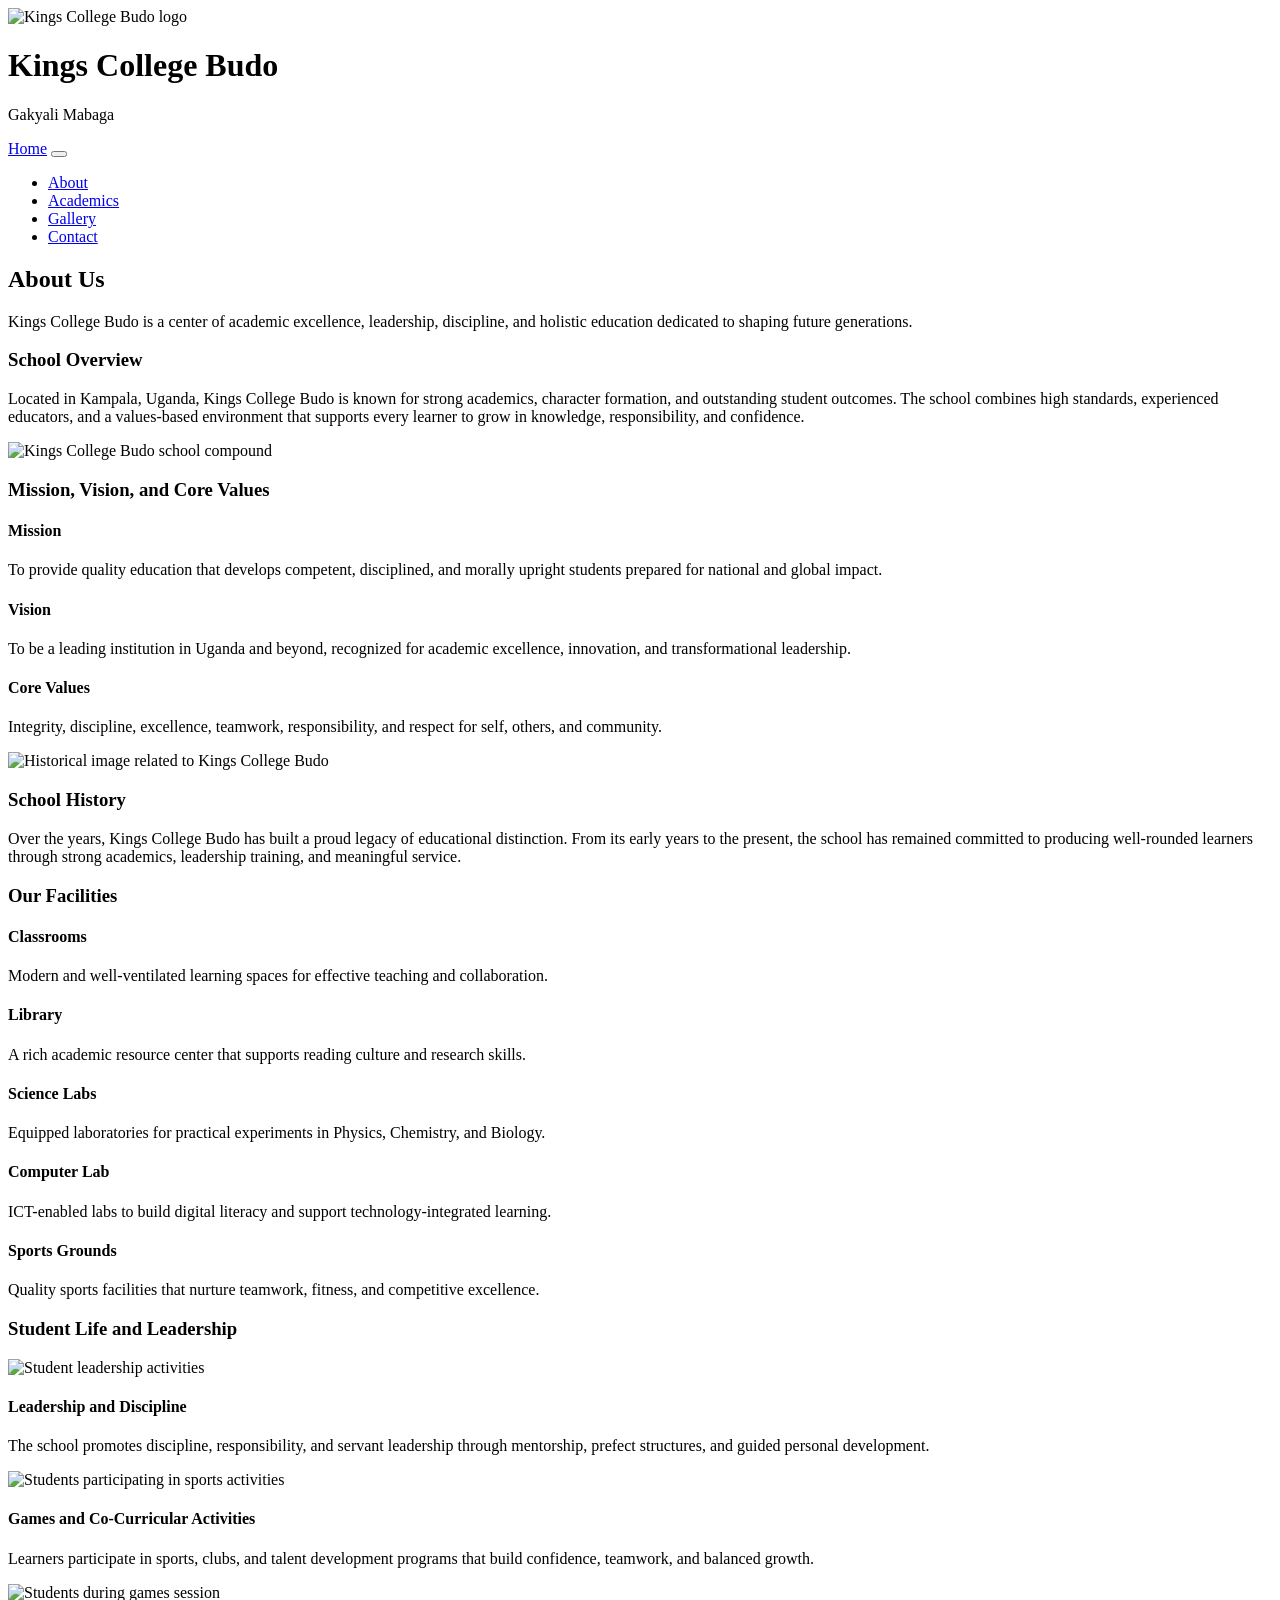
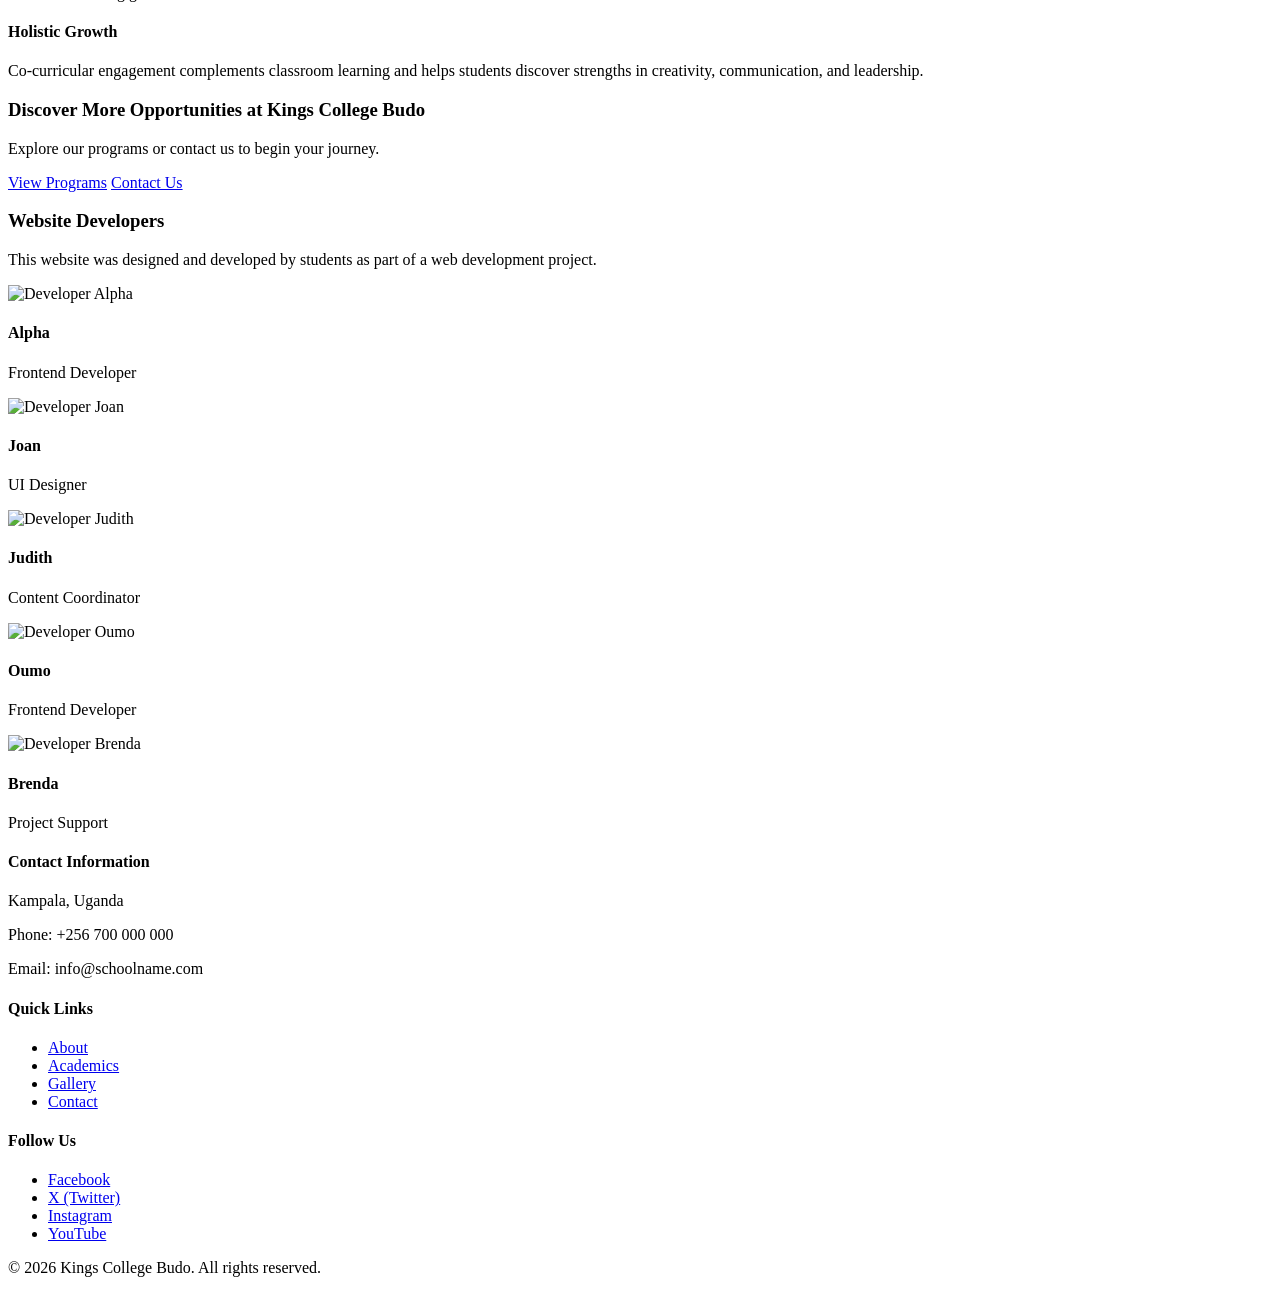
==== about.html @ 419da296 "Add files via upload added an about page" ====
<!DOCTYPE html>
<html lang="en">
<head>
  <meta charset="UTF-8">
  <meta name="viewport" content="width=device-width, initial-scale=1.0">
  <meta name="description" content="About Kings College Budo - history, mission, values, student life, and website developers.">
  <title>About Us | Kings College Budo</title>
  <link rel="preconnect" href="https://fonts.googleapis.com">
  <link rel="preconnect" href="https://fonts.gstatic.com" crossorigin>
  <link href="https://fonts.googleapis.com/css2?family=Poppins:wght@300;400;500;600;700&display=swap" rel="stylesheet">
  <link rel="stylesheet" href="css/style.css">
</head>
<body>
  <!-- Header section with school identity -->
  <header class="site-header">
    <div class="brand-wrapper container">
      <img src="images/logo.jpg" alt="Kings College Budo logo" class="school-logo">
      <div class="brand-text">
        <h1>Kings College Budo</h1>
        <p class="motto">Gakyali Mabaga</p>
      </div>
    </div>
  </header>

  <!-- Navigation section -->
  <nav class="site-nav" aria-label="Main navigation">
    <div class="container nav-inner">
      <a href="home.html" class="nav-home">Home</a>
      <button class="menu-toggle" id="menuToggle" aria-label="Toggle menu" aria-expanded="false" aria-controls="navLinks">
        <span></span><span></span><span></span>
      </button>
      <ul class="nav-links" id="navLinks">
        <li><a href="about.html" aria-current="page">About</a></li>
        <li><a href="academics.html">Academics</a></li>
        <li><a href="gallery.html">Gallery</a></li>
        <li><a href="contact.html">Contact</a></li>
      </ul>
    </div>
  </nav>

  <main>
    <!-- About header section -->
    <section class="about-hero reveal-on-scroll">
      <div class="about-hero-overlay"></div>
      <div class="container about-hero-content">
        <h2>About Us</h2>
        <p>
          Kings College Budo is a center of academic excellence, leadership, discipline,
          and holistic education dedicated to shaping future generations.
        </p>
      </div>
    </section>

    <!-- School overview section -->
    <section class="about-section reveal-on-scroll">
      <div class="container school-overview">
        <div class="school-overview-text">
          <h3>School Overview</h3>
          <p>
            Located in Kampala, Uganda, Kings College Budo is known for strong academics,
            character formation, and outstanding student outcomes. The school combines
            high standards, experienced educators, and a values-based environment that
            supports every learner to grow in knowledge, responsibility, and confidence.
          </p>
        </div>
        <img src="images/histry1.jpg" alt="Kings College Budo school compound" class="school-overview-image">
      </div>
    </section>

    <!-- Mission, vision, and values section -->
    <section class="about-section section-light reveal-on-scroll">
      <div class="container">
        <div class="section-heading">
          <h3>Mission, Vision, and Core Values</h3>
        </div>
        <div class="mvv-grid">
          <article class="info-card">
            <h4>Mission</h4>
            <p>
              To provide quality education that develops competent, disciplined, and
              morally upright students prepared for national and global impact.
            </p>
          </article>
          <article class="info-card">
            <h4>Vision</h4>
            <p>
              To be a leading institution in Uganda and beyond, recognized for academic
              excellence, innovation, and transformational leadership.
            </p>
          </article>
          <article class="info-card">
            <h4>Core Values</h4>
            <p>
              Integrity, discipline, excellence, teamwork, responsibility, and respect
              for self, others, and community.
            </p>
          </article>
        </div>
      </div>
    </section>

    <!-- School history section -->
    <section class="about-section reveal-on-scroll">
      <div class="container history-layout">
        <img src="images/histry.jpg" alt="Historical image related to Kings College Budo" class="history-image">
        <div>
          <h3>School History</h3>
          <p>
            Over the years, Kings College Budo has built a proud legacy of educational
            distinction. From its early years to the present, the school has remained
            committed to producing well-rounded learners through strong academics,
            leadership training, and meaningful service.
          </p>
        </div>
      </div>
    </section>

    <!-- Facilities section -->
    <section class="about-section section-light reveal-on-scroll">
      <div class="container">
        <div class="section-heading">
          <h3>Our Facilities</h3>
        </div>
        <div class="facilities-grid">
          <article class="facility-card"><h4>Classrooms</h4><p>Modern and well-ventilated learning spaces for effective teaching and collaboration.</p></article>
          <article class="facility-card"><h4>Library</h4><p>A rich academic resource center that supports reading culture and research skills.</p></article>
          <article class="facility-card"><h4>Science Labs</h4><p>Equipped laboratories for practical experiments in Physics, Chemistry, and Biology.</p></article>
          <article class="facility-card"><h4>Computer Lab</h4><p>ICT-enabled labs to build digital literacy and support technology-integrated learning.</p></article>
          <article class="facility-card"><h4>Sports Grounds</h4><p>Quality sports facilities that nurture teamwork, fitness, and competitive excellence.</p></article>
        </div>
      </div>
    </section>

    <!-- Student life and leadership section -->
    <section class="about-section reveal-on-scroll">
      <div class="container">
        <div class="section-heading">
          <h3>Student Life and Leadership</h3>
        </div>
        <div class="student-life-grid">
          <article class="student-life-card">
            <img src="images/leadership.jpg" alt="Student leadership activities">
            <div>
              <h4>Leadership and Discipline</h4>
              <p>
                The school promotes discipline, responsibility, and servant leadership
                through mentorship, prefect structures, and guided personal development.
              </p>
            </div>
          </article>
          <article class="student-life-card">
            <img src="images/games.jpg" alt="Students participating in sports activities">
            <div>
              <h4>Games and Co-Curricular Activities</h4>
              <p>
                Learners participate in sports, clubs, and talent development programs
                that build confidence, teamwork, and balanced growth.
              </p>
            </div>
          </article>
          <article class="student-life-card">
            <img src="images/games1.jpg" alt="Students during games session">
            <div>
              <h4>Holistic Growth</h4>
              <p>
                Co-curricular engagement complements classroom learning and helps students
                discover strengths in creativity, communication, and leadership.
              </p>
            </div>
          </article>
        </div>
      </div>
    </section>

    <!-- Call to action section -->
    <section class="about-cta reveal-on-scroll">
      <div class="container about-cta-content">
        <h3>Discover More Opportunities at Kings College Budo</h3>
        <p>Explore our programs or contact us to begin your journey.</p>
        <div class="hero-buttons">
          <a href="academics.html" class="btn btn-primary">View Programs</a>
          <a href="contact.html" class="btn btn-secondary">Contact Us</a>
        </div>
      </div>
    </section>

    <!-- Website developers section -->
    <section class="developers-section reveal-on-scroll">
      <div class="container">
        <div class="section-heading">
          <h3>Website Developers</h3>
          <p class="developers-note">
            This website was designed and developed by students as part of a web development project.
          </p>
        </div>
        <div class="developers-grid">
          <article class="developer-card">
            <img src="images/alpha.png" alt="Developer Alpha">
            <h4>Alpha</h4>
            <p>Frontend Developer</p>
          </article>
          <article class="developer-card">
            <img src="images/joanjojo.png" alt="Developer Joan">
            <h4>Joan</h4>
            <p>UI Designer</p>
          </article>
          <article class="developer-card">
            <img src="images/judith.png" alt="Developer Judith">
            <h4>Judith</h4>
            <p>Content Coordinator</p>
          </article>
          <article class="developer-card">
            <img src="images/oumo.png" alt="Developer Oumo">
            <h4>Oumo</h4>
            <p>Frontend Developer</p>
          </article>
          <article class="developer-card">
            <img src="images/brenda.png" alt="Developer Brenda">
            <h4>Brenda</h4>
            <p>Project Support</p>
          </article>
        </div>
      </div>
    </section>
  </main>

  <!-- Footer section -->
  <footer class="site-footer">
    <div class="container footer-grid">
      <div>
        <h4>Contact Information</h4>
        <p>Kampala, Uganda</p>
        <p>Phone: +256 700 000 000</p>
        <p>Email: info@schoolname.com</p>
      </div>
      <div>
        <h4>Quick Links</h4>
        <ul>
          <li><a href="about.html">About</a></li>
          <li><a href="academics.html">Academics</a></li>
          <li><a href="gallery.html">Gallery</a></li>
          <li><a href="contact.html">Contact</a></li>
        </ul>
      </div>
      <div>
        <h4>Follow Us</h4>
        <ul>
          <li><a href="#">Facebook</a></li>
          <li><a href="#">X (Twitter)</a></li>
          <li><a href="#">Instagram</a></li>
          <li><a href="#">YouTube</a></li>
        </ul>
      </div>
    </div>
    <p class="copyright">&copy; 2026 Kings College Budo. All rights reserved.</p>
  </footer>

  <script src="js/script.js"></script>
</body>
</html>
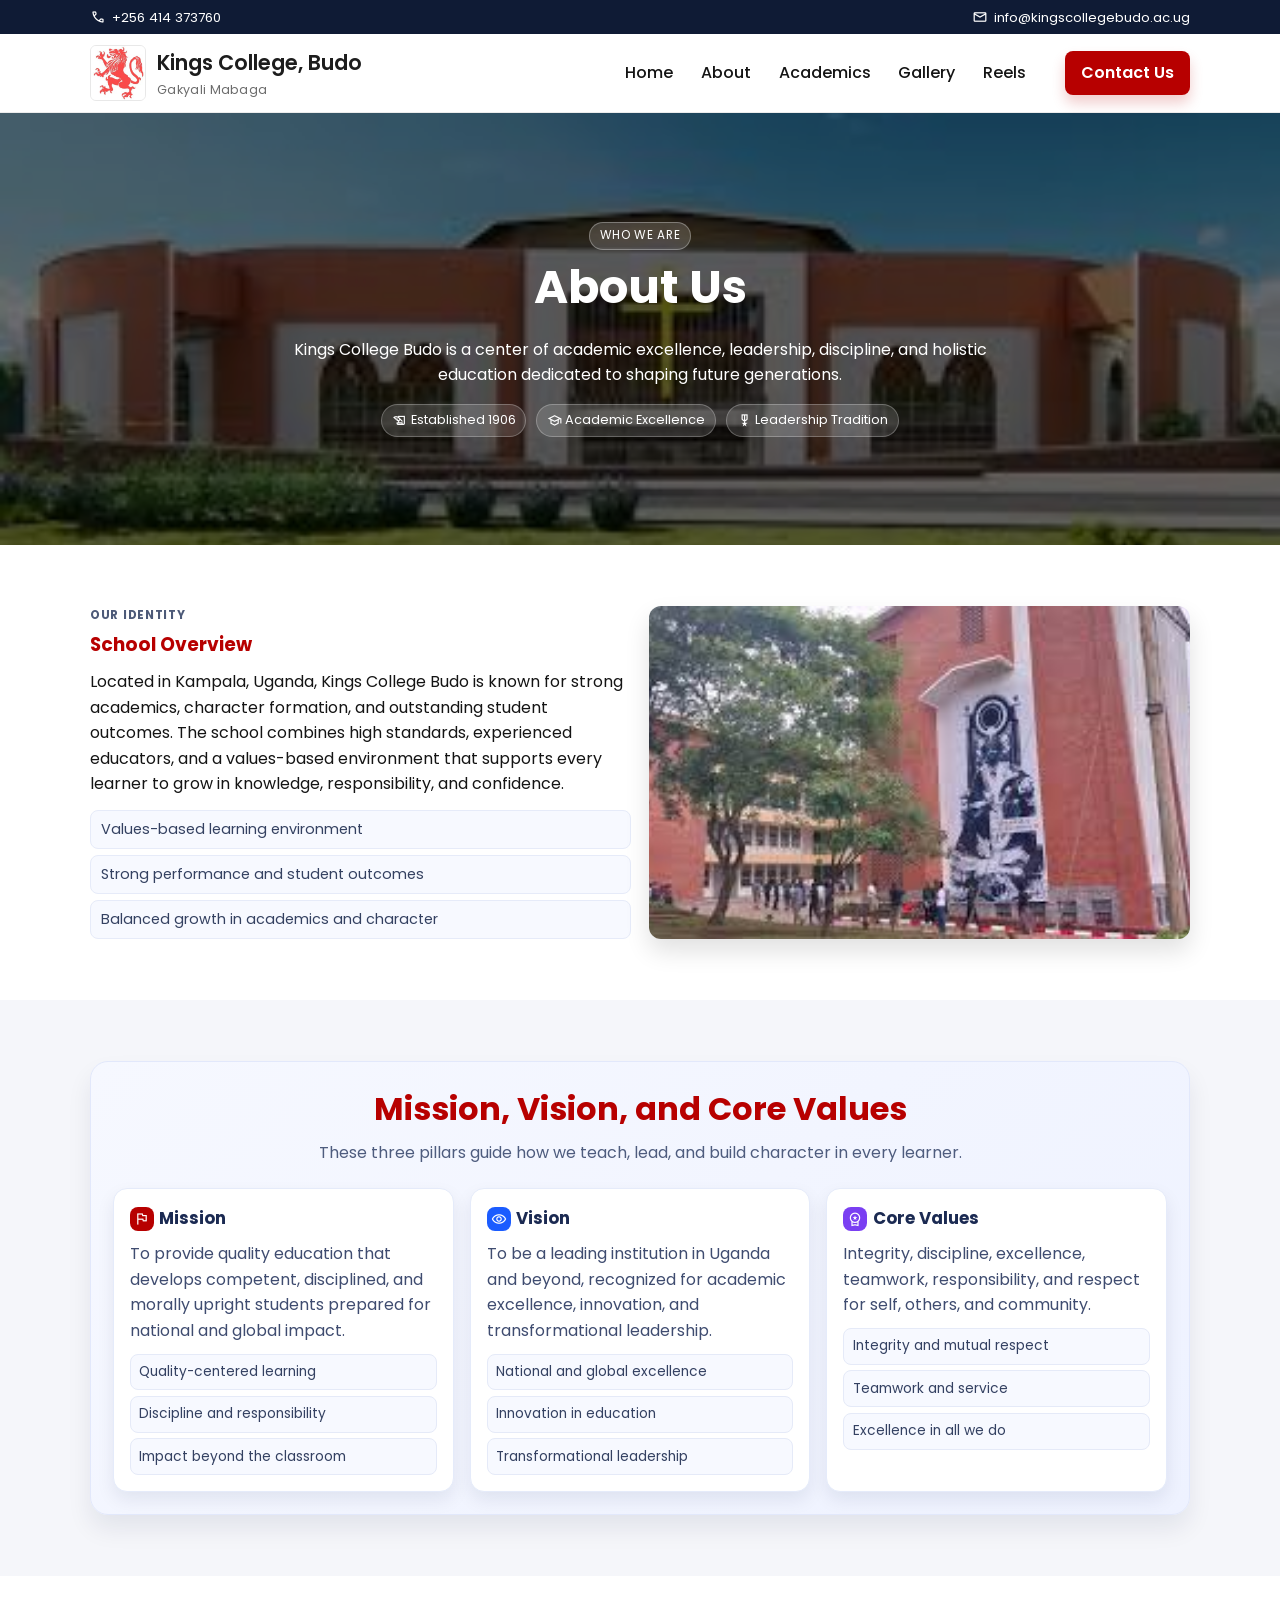
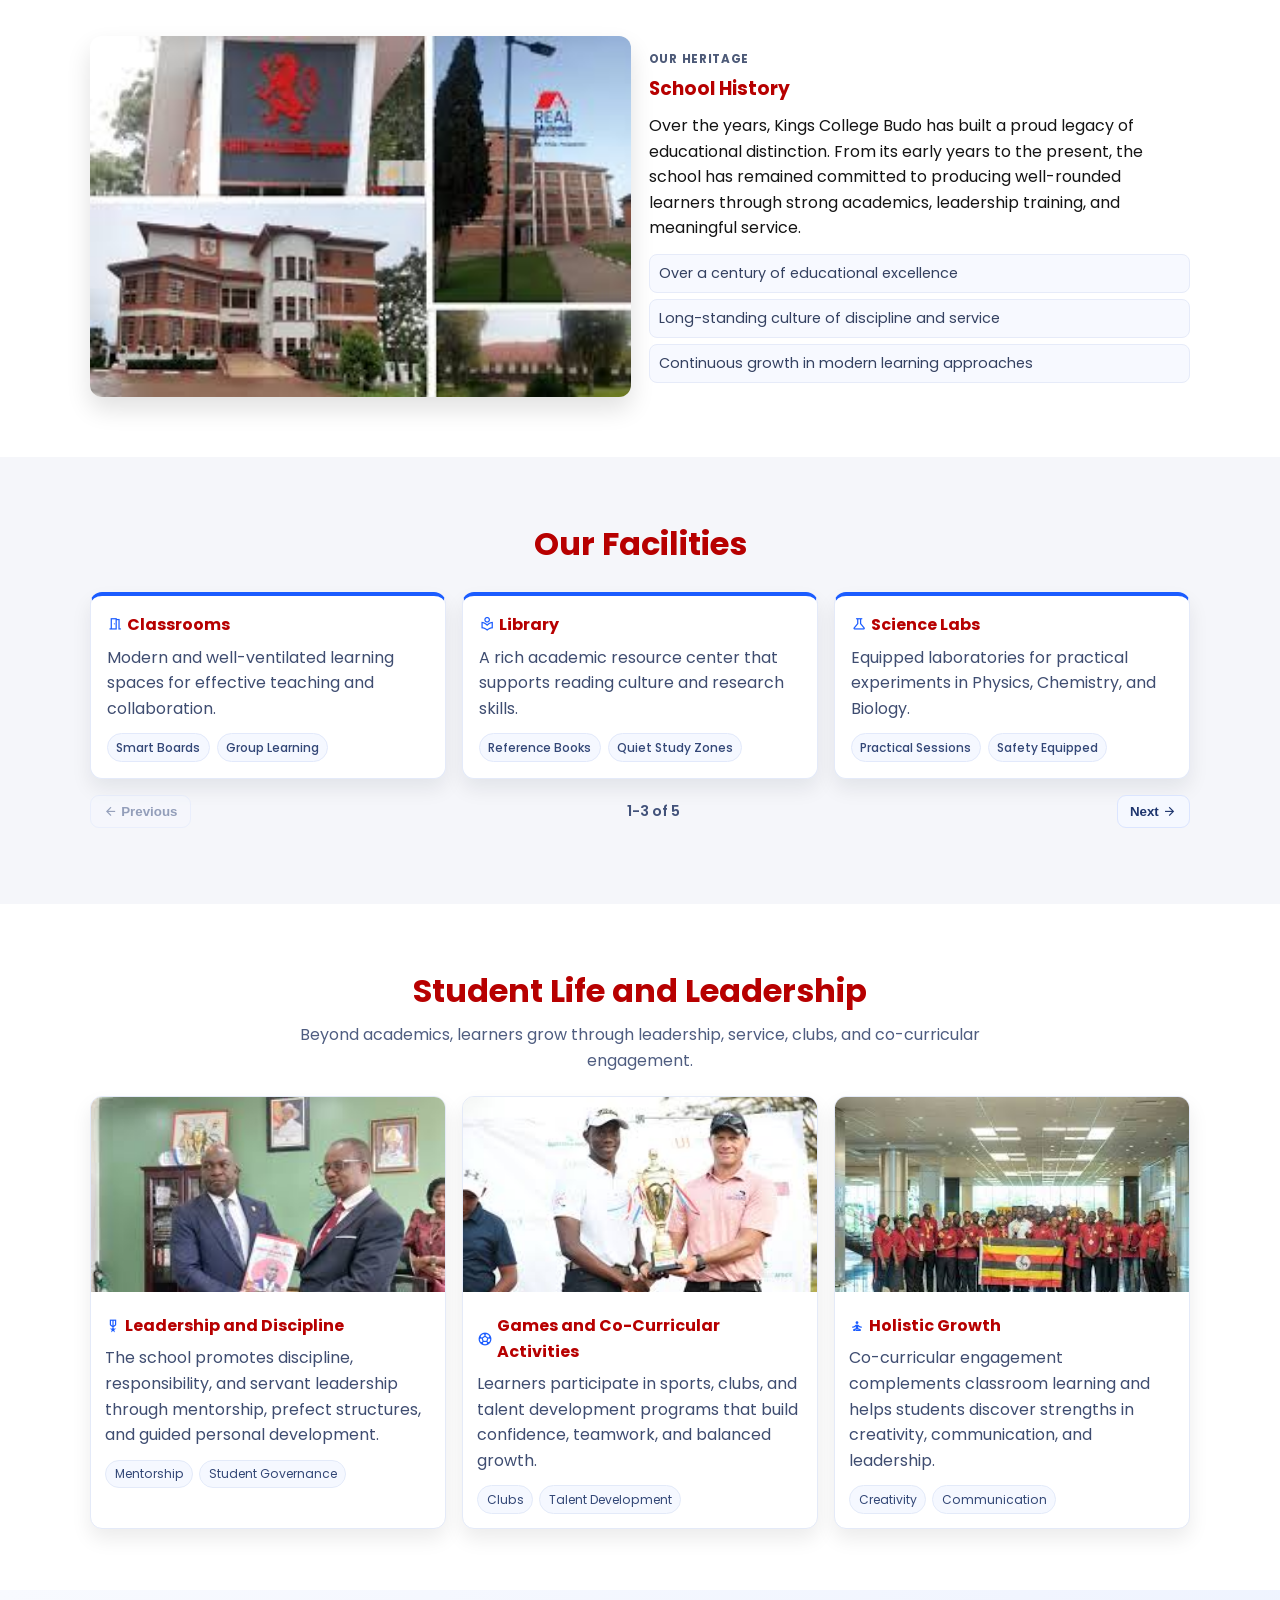
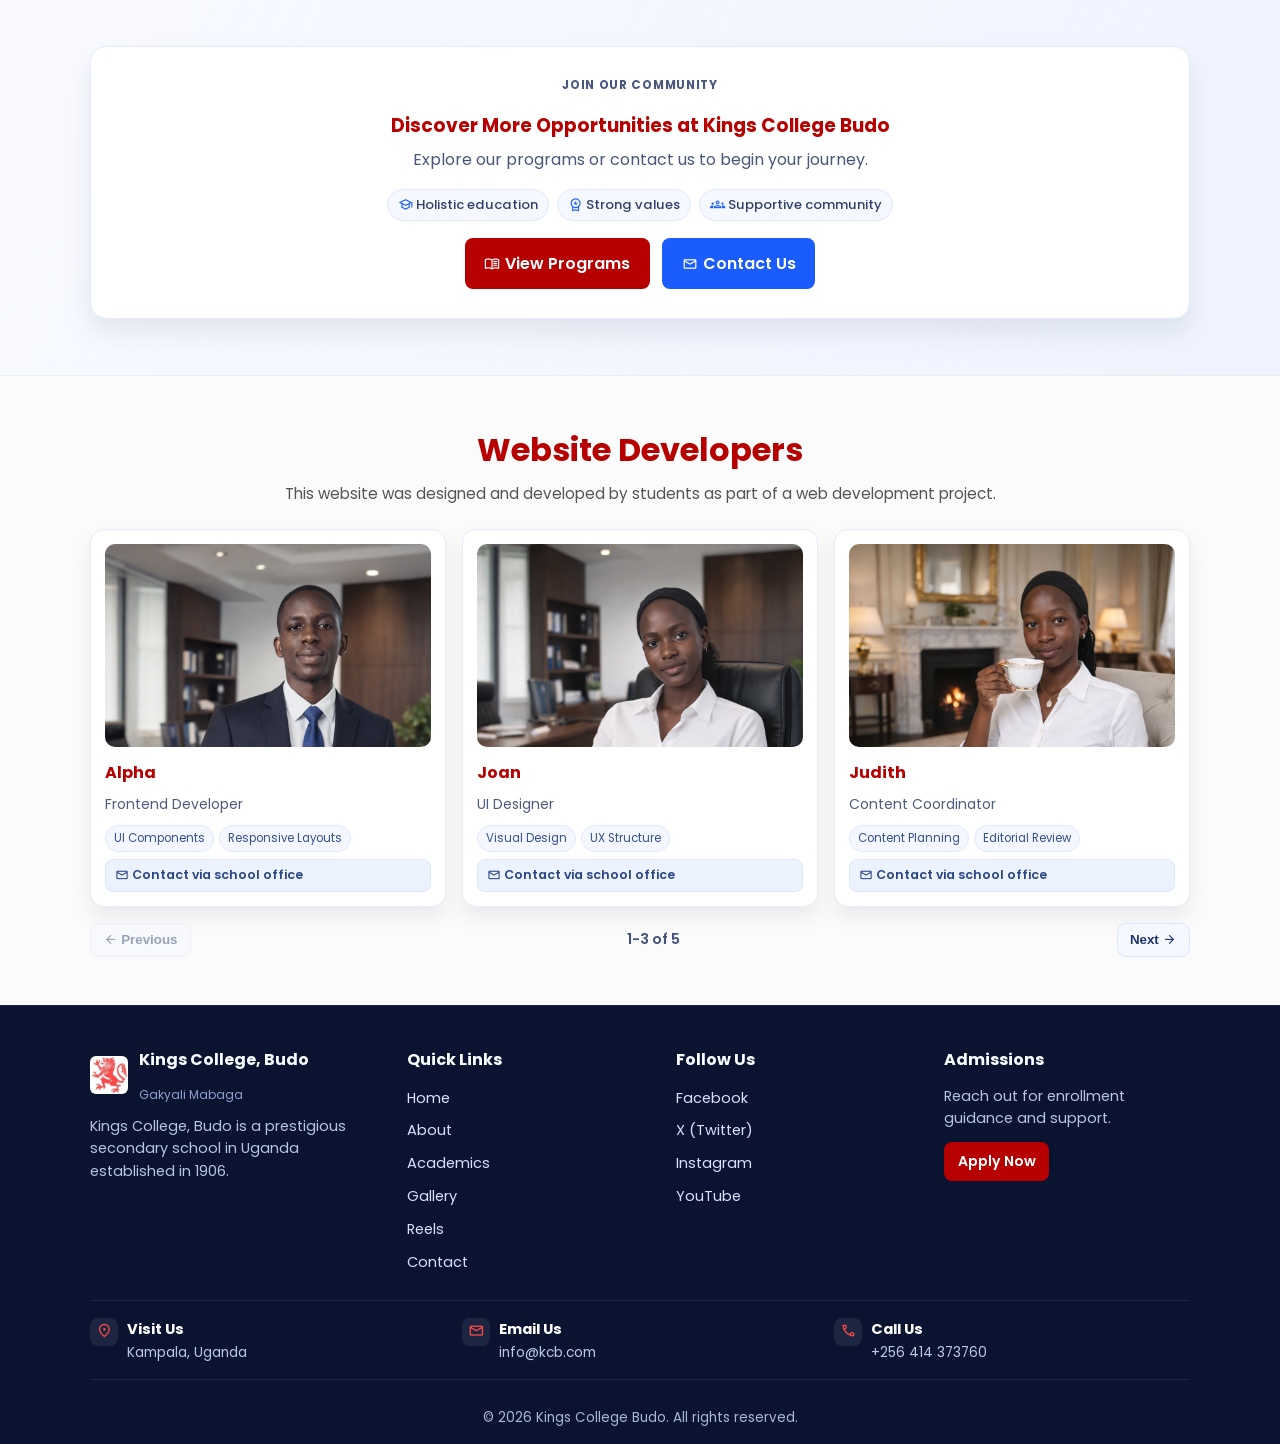
==== commit 6c3f2815: "final changes" ====
--- a/about.html
+++ b/about.html
@@ -1,260 +1,460 @@
-<!DOCTYPE html>
-<html lang="en">
-<head>
-  <meta charset="UTF-8">
-  <meta name="viewport" content="width=device-width, initial-scale=1.0">
-  <meta name="description" content="About Kings College Budo - history, mission, values, student life, and website developers.">
-  <title>About Us | Kings College Budo</title>
-  <link rel="preconnect" href="https://fonts.googleapis.com">
-  <link rel="preconnect" href="https://fonts.gstatic.com" crossorigin>
-  <link href="https://fonts.googleapis.com/css2?family=Poppins:wght@300;400;500;600;700&display=swap" rel="stylesheet">
-  <link rel="stylesheet" href="css/style.css">
-</head>
-<body>
-  <!-- Header section with school identity -->
-  <header class="site-header">
-    <div class="brand-wrapper container">
-      <img src="images/logo.jpg" alt="Kings College Budo logo" class="school-logo">
-      <div class="brand-text">
-        <h1>Kings College Budo</h1>
-        <p class="motto">Gakyali Mabaga</p>
-      </div>
-    </div>
-  </header>
-
-  <!-- Navigation section -->
-  <nav class="site-nav" aria-label="Main navigation">
-    <div class="container nav-inner">
-      <a href="home.html" class="nav-home">Home</a>
-      <button class="menu-toggle" id="menuToggle" aria-label="Toggle menu" aria-expanded="false" aria-controls="navLinks">
-        <span></span><span></span><span></span>
-      </button>
-      <ul class="nav-links" id="navLinks">
-        <li><a href="about.html" aria-current="page">About</a></li>
-        <li><a href="academics.html">Academics</a></li>
-        <li><a href="gallery.html">Gallery</a></li>
-        <li><a href="contact.html">Contact</a></li>
-      </ul>
-    </div>
-  </nav>
-
-  <main>
-    <!-- About header section -->
-    <section class="about-hero reveal-on-scroll">
-      <div class="about-hero-overlay"></div>
-      <div class="container about-hero-content">
-        <h2>About Us</h2>
-        <p>
-          Kings College Budo is a center of academic excellence, leadership, discipline,
-          and holistic education dedicated to shaping future generations.
-        </p>
-      </div>
-    </section>
-
-    <!-- School overview section -->
-    <section class="about-section reveal-on-scroll">
-      <div class="container school-overview">
-        <div class="school-overview-text">
-          <h3>School Overview</h3>
-          <p>
-            Located in Kampala, Uganda, Kings College Budo is known for strong academics,
-            character formation, and outstanding student outcomes. The school combines
-            high standards, experienced educators, and a values-based environment that
-            supports every learner to grow in knowledge, responsibility, and confidence.
-          </p>
-        </div>
-        <img src="images/histry1.jpg" alt="Kings College Budo school compound" class="school-overview-image">
-      </div>
-    </section>
-
-    <!-- Mission, vision, and values section -->
-    <section class="about-section section-light reveal-on-scroll">
-      <div class="container">
-        <div class="section-heading">
-          <h3>Mission, Vision, and Core Values</h3>
-        </div>
-        <div class="mvv-grid">
-          <article class="info-card">
-            <h4>Mission</h4>
-            <p>
-              To provide quality education that develops competent, disciplined, and
-              morally upright students prepared for national and global impact.
-            </p>
-          </article>
-          <article class="info-card">
-            <h4>Vision</h4>
-            <p>
-              To be a leading institution in Uganda and beyond, recognized for academic
-              excellence, innovation, and transformational leadership.
-            </p>
-          </article>
-          <article class="info-card">
-            <h4>Core Values</h4>
-            <p>
-              Integrity, discipline, excellence, teamwork, responsibility, and respect
-              for self, others, and community.
-            </p>
-          </article>
-        </div>
-      </div>
-    </section>
-
-    <!-- School history section -->
-    <section class="about-section reveal-on-scroll">
-      <div class="container history-layout">
-        <img src="images/histry.jpg" alt="Historical image related to Kings College Budo" class="history-image">
-        <div>
-          <h3>School History</h3>
-          <p>
-            Over the years, Kings College Budo has built a proud legacy of educational
-            distinction. From its early years to the present, the school has remained
-            committed to producing well-rounded learners through strong academics,
-            leadership training, and meaningful service.
-          </p>
-        </div>
-      </div>
-    </section>
-
-    <!-- Facilities section -->
-    <section class="about-section section-light reveal-on-scroll">
-      <div class="container">
-        <div class="section-heading">
-          <h3>Our Facilities</h3>
-        </div>
-        <div class="facilities-grid">
-          <article class="facility-card"><h4>Classrooms</h4><p>Modern and well-ventilated learning spaces for effective teaching and collaboration.</p></article>
-          <article class="facility-card"><h4>Library</h4><p>A rich academic resource center that supports reading culture and research skills.</p></article>
-          <article class="facility-card"><h4>Science Labs</h4><p>Equipped laboratories for practical experiments in Physics, Chemistry, and Biology.</p></article>
-          <article class="facility-card"><h4>Computer Lab</h4><p>ICT-enabled labs to build digital literacy and support technology-integrated learning.</p></article>
-          <article class="facility-card"><h4>Sports Grounds</h4><p>Quality sports facilities that nurture teamwork, fitness, and competitive excellence.</p></article>
-        </div>
-      </div>
-    </section>
-
-    <!-- Student life and leadership section -->
-    <section class="about-section reveal-on-scroll">
-      <div class="container">
-        <div class="section-heading">
-          <h3>Student Life and Leadership</h3>
-        </div>
-        <div class="student-life-grid">
-          <article class="student-life-card">
-            <img src="images/leadership.jpg" alt="Student leadership activities">
-            <div>
-              <h4>Leadership and Discipline</h4>
-              <p>
-                The school promotes discipline, responsibility, and servant leadership
-                through mentorship, prefect structures, and guided personal development.
-              </p>
-            </div>
-          </article>
-          <article class="student-life-card">
-            <img src="images/games.jpg" alt="Students participating in sports activities">
-            <div>
-              <h4>Games and Co-Curricular Activities</h4>
-              <p>
-                Learners participate in sports, clubs, and talent development programs
-                that build confidence, teamwork, and balanced growth.
-              </p>
-            </div>
-          </article>
-          <article class="student-life-card">
-            <img src="images/games1.jpg" alt="Students during games session">
-            <div>
-              <h4>Holistic Growth</h4>
-              <p>
-                Co-curricular engagement complements classroom learning and helps students
-                discover strengths in creativity, communication, and leadership.
-              </p>
-            </div>
-          </article>
-        </div>
-      </div>
-    </section>
-
-    <!-- Call to action section -->
-    <section class="about-cta reveal-on-scroll">
-      <div class="container about-cta-content">
-        <h3>Discover More Opportunities at Kings College Budo</h3>
-        <p>Explore our programs or contact us to begin your journey.</p>
-        <div class="hero-buttons">
-          <a href="academics.html" class="btn btn-primary">View Programs</a>
-          <a href="contact.html" class="btn btn-secondary">Contact Us</a>
-        </div>
-      </div>
-    </section>
-
-    <!-- Website developers section -->
-    <section class="developers-section reveal-on-scroll">
-      <div class="container">
-        <div class="section-heading">
-          <h3>Website Developers</h3>
-          <p class="developers-note">
-            This website was designed and developed by students as part of a web development project.
-          </p>
-        </div>
-        <div class="developers-grid">
-          <article class="developer-card">
-            <img src="images/alpha.png" alt="Developer Alpha">
-            <h4>Alpha</h4>
-            <p>Frontend Developer</p>
-          </article>
-          <article class="developer-card">
-            <img src="images/joanjojo.png" alt="Developer Joan">
-            <h4>Joan</h4>
-            <p>UI Designer</p>
-          </article>
-          <article class="developer-card">
-            <img src="images/judith.png" alt="Developer Judith">
-            <h4>Judith</h4>
-            <p>Content Coordinator</p>
-          </article>
-          <article class="developer-card">
-            <img src="images/oumo.png" alt="Developer Oumo">
-            <h4>Oumo</h4>
-            <p>Frontend Developer</p>
-          </article>
-          <article class="developer-card">
-            <img src="images/brenda.png" alt="Developer Brenda">
-            <h4>Brenda</h4>
-            <p>Project Support</p>
-          </article>
-        </div>
-      </div>
-    </section>
-  </main>
-
-  <!-- Footer section -->
-  <footer class="site-footer">
-    <div class="container footer-grid">
-      <div>
-        <h4>Contact Information</h4>
-        <p>Kampala, Uganda</p>
-        <p>Phone: +256 700 000 000</p>
-        <p>Email: info@schoolname.com</p>
-      </div>
-      <div>
-        <h4>Quick Links</h4>
-        <ul>
-          <li><a href="about.html">About</a></li>
-          <li><a href="academics.html">Academics</a></li>
-          <li><a href="gallery.html">Gallery</a></li>
-          <li><a href="contact.html">Contact</a></li>
-        </ul>
-      </div>
-      <div>
-        <h4>Follow Us</h4>
-        <ul>
-          <li><a href="#">Facebook</a></li>
-          <li><a href="#">X (Twitter)</a></li>
-          <li><a href="#">Instagram</a></li>
-          <li><a href="#">YouTube</a></li>
-        </ul>
-      </div>
-    </div>
-    <p class="copyright">&copy; 2026 Kings College Budo. All rights reserved.</p>
-  </footer>
-
-  <script src="js/script.js"></script>
-</body>
-</html>
+<!DOCTYPE html>
+<html lang="en">
+<head>
+  <meta charset="UTF-8">
+  <meta name="viewport" content="width=device-width, initial-scale=1.0">
+  <meta name="description" content="About Kings College Budo - history, mission, values, student life, and website developers.">
+  <title>About Us | Kings College Budo</title>
+  <link rel="preconnect" href="https://fonts.googleapis.com">
+  <link rel="preconnect" href="https://fonts.gstatic.com" crossorigin>
+  <link href="https://fonts.googleapis.com/css2?family=Poppins:wght@300;400;500;600;700&display=swap" rel="stylesheet">
+  <link href="https://fonts.googleapis.com/css2?family=Material+Symbols+Outlined" rel="stylesheet">
+  <link rel="stylesheet" href="css/style.css">
+</head>
+<body>
+  <!-- Header section with top info strip and navigation -->
+  <header class="site-header">
+    <div class="header-topbar">
+      <div class="container topbar-inner">
+        <p class="topbar-item"><span class="material-symbols-outlined" aria-hidden="true">call</span>+256 414 373760</p>
+        <p class="topbar-item"><span class="material-symbols-outlined" aria-hidden="true">mail</span>info@kingscollegebudo.ac.ug</p>
+      </div>
+    </div>
+
+    <nav class="site-nav" aria-label="Main navigation">
+      <div class="container nav-inner">
+        <a href="home.html" class="brand-wrapper" aria-label="Kings College Budo home page">
+          <img src="images/logo.jpg" alt="Kings College Budo logo" class="school-logo">
+          <div class="brand-text">
+            <h1>Kings College, Budo</h1>
+            <p class="motto">Gakyali Mabaga</p>
+          </div>
+        </a>
+
+        <button class="menu-toggle" id="menuToggle" aria-label="Toggle menu" aria-expanded="false" aria-controls="navLinks">
+          <span></span><span></span><span></span>
+        </button>
+
+        <ul class="nav-links" id="navLinks">
+          <li><a href="home.html">Home</a></li>
+          <li><a href="about.html" aria-current="page">About</a></li>
+          <li><a href="academics.html">Academics</a></li>
+          <li><a href="gallery.html">Gallery</a></li>
+          <li><a href="reels.html">Reels</a></li>
+        </ul>
+
+        <a href="contact.html" class="header-cta">Contact Us</a>
+      </div>
+    </nav>
+  </header>
+
+  <main>
+    <!-- About header section -->
+    <section class="about-hero reveal-on-scroll">
+      <div class="about-hero-overlay"></div>
+      <div class="container about-hero-content">
+        <p class="about-hero-tag">Who We Are</p>
+        <h2>About Us</h2>
+        <p>
+          Kings College Budo is a center of academic excellence, leadership, discipline,
+          and holistic education dedicated to shaping future generations.
+        </p>
+        <div class="about-hero-highlights">
+          <p><span class="material-symbols-outlined" aria-hidden="true">history_edu</span>Established 1906</p>
+          <p><span class="material-symbols-outlined" aria-hidden="true">school</span>Academic Excellence</p>
+          <p><span class="material-symbols-outlined" aria-hidden="true">military_tech</span>Leadership Tradition</p>
+        </div>
+      </div>
+    </section>
+
+    <!-- School overview section -->
+    <section class="about-section reveal-on-scroll">
+      <div class="container school-overview">
+        <div class="school-overview-text">
+          <p class="section-eyebrow">Our Identity</p>
+          <h3>School Overview</h3>
+          <p>
+            Located in Kampala, Uganda, Kings College Budo is known for strong academics,
+            character formation, and outstanding student outcomes. The school combines
+            high standards, experienced educators, and a values-based environment that
+            supports every learner to grow in knowledge, responsibility, and confidence.
+          </p>
+          <ul class="about-points">
+            <li>Values-based learning environment</li>
+            <li>Strong performance and student outcomes</li>
+            <li>Balanced growth in academics and character</li>
+          </ul>
+        </div>
+        <img src="images/histry1.jpg" alt="Kings College Budo school compound" class="school-overview-image">
+      </div>
+    </section>
+
+    <!-- Mission, vision, and values section -->
+    <section class="about-section section-light reveal-on-scroll">
+      <div class="container mvv-showcase">
+        <div class="section-heading">
+          <h3>Mission, Vision, and Core Values</h3>
+          <p class="mvv-intro">
+            These three pillars guide how we teach, lead, and build character in every learner.
+          </p>
+        </div>
+        <div class="mvv-grid">
+          <article class="mvv-card mvv-card-mission">
+            <div class="mvv-card-head">
+              <span class="material-symbols-outlined" aria-hidden="true">flag</span>
+              <h4>Mission</h4>
+            </div>
+            <p class="mvv-main-text">
+              To provide quality education that develops competent, disciplined, and
+              morally upright students prepared for national and global impact.
+            </p>
+            <ul class="mvv-list">
+              <li>Quality-centered learning</li>
+              <li>Discipline and responsibility</li>
+              <li>Impact beyond the classroom</li>
+            </ul>
+          </article>
+          <article class="mvv-card mvv-card-vision">
+            <div class="mvv-card-head">
+              <span class="material-symbols-outlined" aria-hidden="true">visibility</span>
+              <h4>Vision</h4>
+            </div>
+            <p class="mvv-main-text">
+              To be a leading institution in Uganda and beyond, recognized for academic
+              excellence, innovation, and transformational leadership.
+            </p>
+            <ul class="mvv-list">
+              <li>National and global excellence</li>
+              <li>Innovation in education</li>
+              <li>Transformational leadership</li>
+            </ul>
+          </article>
+          <article class="mvv-card mvv-card-values">
+            <div class="mvv-card-head">
+              <span class="material-symbols-outlined" aria-hidden="true">workspace_premium</span>
+              <h4>Core Values</h4>
+            </div>
+            <p class="mvv-main-text">
+              Integrity, discipline, excellence, teamwork, responsibility, and respect
+              for self, others, and community.
+            </p>
+            <ul class="mvv-list">
+              <li>Integrity and mutual respect</li>
+              <li>Teamwork and service</li>
+              <li>Excellence in all we do</li>
+            </ul>
+          </article>
+        </div>
+      </div>
+    </section>
+
+    <!-- School history section -->
+    <section class="about-section reveal-on-scroll">
+      <div class="container history-layout">
+        <img src="images/histry.jpg" alt="Historical image related to Kings College Budo" class="history-image">
+        <div class="history-text">
+          <p class="section-eyebrow">Our Heritage</p>
+          <h3>School History</h3>
+          <p>
+            Over the years, Kings College Budo has built a proud legacy of educational
+            distinction. From its early years to the present, the school has remained
+            committed to producing well-rounded learners through strong academics,
+            leadership training, and meaningful service.
+          </p>
+          <ul class="about-points">
+            <li>Over a century of educational excellence</li>
+            <li>Long-standing culture of discipline and service</li>
+            <li>Continuous growth in modern learning approaches</li>
+          </ul>
+        </div>
+      </div>
+    </section>
+
+    <!-- Facilities section -->
+    <section class="about-section section-light reveal-on-scroll">
+      <div class="container">
+        <div class="section-heading">
+          <h3>Our Facilities</h3>
+        </div>
+        <div class="facilities-grid" id="facilitiesGrid">
+          <article class="facility-card">
+            <h4><span class="material-symbols-outlined" aria-hidden="true">meeting_room</span>Classrooms</h4>
+            <p>Modern and well-ventilated learning spaces for effective teaching and collaboration.</p>
+            <div class="facility-meta"><span>Smart Boards</span><span>Group Learning</span></div>
+          </article>
+          <article class="facility-card">
+            <h4><span class="material-symbols-outlined" aria-hidden="true">local_library</span>Library</h4>
+            <p>A rich academic resource center that supports reading culture and research skills.</p>
+            <div class="facility-meta"><span>Reference Books</span><span>Quiet Study Zones</span></div>
+          </article>
+          <article class="facility-card">
+            <h4><span class="material-symbols-outlined" aria-hidden="true">science</span>Science Labs</h4>
+            <p>Equipped laboratories for practical experiments in Physics, Chemistry, and Biology.</p>
+            <div class="facility-meta"><span>Practical Sessions</span><span>Safety Equipped</span></div>
+          </article>
+          <article class="facility-card">
+            <h4><span class="material-symbols-outlined" aria-hidden="true">computer</span>Computer Lab</h4>
+            <p>ICT-enabled labs to build digital literacy and support technology-integrated learning.</p>
+            <div class="facility-meta"><span>Internet Access</span><span>Digital Skills</span></div>
+          </article>
+          <article class="facility-card">
+            <h4><span class="material-symbols-outlined" aria-hidden="true">sports_soccer</span>Sports Grounds</h4>
+            <p>Quality sports facilities that nurture teamwork, fitness, and competitive excellence.</p>
+            <div class="facility-meta"><span>Team Sports</span><span>Fitness Programs</span></div>
+          </article>
+        </div>
+        <div class="facilities-controls" aria-label="Facilities navigation">
+          <button type="button" class="facility-nav-btn" id="facilitiesPrev">
+            <span class="material-symbols-outlined" aria-hidden="true">arrow_back</span>
+            Previous
+          </button>
+          <p class="facilities-status" id="facilitiesStatus" aria-live="polite"></p>
+          <button type="button" class="facility-nav-btn" id="facilitiesNext">
+            Next
+            <span class="material-symbols-outlined" aria-hidden="true">arrow_forward</span>
+          </button>
+        </div>
+      </div>
+    </section>
+
+    <!-- Student life and leadership section -->
+    <section class="about-section reveal-on-scroll">
+      <div class="container">
+        <div class="section-heading">
+          <h3>Student Life and Leadership</h3>
+          <p class="student-life-intro">
+            Beyond academics, learners grow through leadership, service, clubs, and co-curricular engagement.
+          </p>
+        </div>
+        <div class="student-life-grid">
+          <article class="student-life-card">
+            <img src="images/leadership.jpg" alt="Student leadership activities">
+            <div class="student-life-content">
+              <h4><span class="material-symbols-outlined" aria-hidden="true">military_tech</span>Leadership and Discipline</h4>
+              <p>
+                The school promotes discipline, responsibility, and servant leadership
+                through mentorship, prefect structures, and guided personal development.
+              </p>
+              <div class="student-life-meta">
+                <span>Mentorship</span>
+                <span>Student Governance</span>
+              </div>
+            </div>
+          </article>
+          <article class="student-life-card">
+            <img src="images/games.jpg" alt="Students participating in sports activities">
+            <div class="student-life-content">
+              <h4><span class="material-symbols-outlined" aria-hidden="true">sports_soccer</span>Games and Co-Curricular Activities</h4>
+              <p>
+                Learners participate in sports, clubs, and talent development programs
+                that build confidence, teamwork, and balanced growth.
+              </p>
+              <div class="student-life-meta">
+                <span>Clubs</span>
+                <span>Talent Development</span>
+              </div>
+            </div>
+          </article>
+          <article class="student-life-card">
+            <img src="images/games1.jpg" alt="Students during games session">
+            <div class="student-life-content">
+              <h4><span class="material-symbols-outlined" aria-hidden="true">self_improvement</span>Holistic Growth</h4>
+              <p>
+                Co-curricular engagement complements classroom learning and helps students
+                discover strengths in creativity, communication, and leadership.
+              </p>
+              <div class="student-life-meta">
+                <span>Creativity</span>
+                <span>Communication</span>
+              </div>
+            </div>
+          </article>
+        </div>
+      </div>
+    </section>
+
+    <!-- Call to action section -->
+    <section class="about-cta reveal-on-scroll">
+      <div class="container about-cta-shell">
+        <div class="about-cta-content">
+          <p class="about-cta-tag">Join Our Community</p>
+          <h3>Discover More Opportunities at Kings College Budo</h3>
+          <p>Explore our programs or contact us to begin your journey.</p>
+          <div class="about-cta-points">
+            <p><span class="material-symbols-outlined" aria-hidden="true">school</span>Holistic education</p>
+            <p><span class="material-symbols-outlined" aria-hidden="true">workspace_premium</span>Strong values</p>
+            <p><span class="material-symbols-outlined" aria-hidden="true">groups</span>Supportive community</p>
+          </div>
+          <div class="hero-buttons">
+            <a href="academics.html" class="btn btn-primary"><span class="material-symbols-outlined" aria-hidden="true">menu_book</span>View Programs</a>
+            <a href="contact.html" class="btn btn-secondary"><span class="material-symbols-outlined" aria-hidden="true">mail</span>Contact Us</a>
+          </div>
+        </div>
+      </div>
+    </section>
+
+    <!-- Website developers section -->
+    <section class="developers-section reveal-on-scroll">
+      <div class="container">
+        <div class="section-heading">
+          <h3>Website Developers</h3>
+          <p class="developers-note">
+            This website was designed and developed by students as part of a web development project.
+          </p>
+        </div>
+        <div class="developers-grid" id="developersGrid">
+          <article class="developer-card">
+            <img src="images/alpha.png" alt="Developer Alpha">
+            <h4>Alpha</h4>
+            <p class="developer-role">Frontend Developer</p>
+            <div class="developer-tags">
+              <span>UI Components</span>
+              <span>Responsive Layouts</span>
+            </div>
+            <a href="contact.html" class="developer-contact-link">
+              <span class="material-symbols-outlined" aria-hidden="true">mail</span>
+              Contact via school office
+            </a>
+          </article>
+          <article class="developer-card">
+            <img src="images/joanjojo.png" alt="Developer Joan">
+            <h4>Joan</h4>
+            <p class="developer-role">UI Designer</p>
+            <div class="developer-tags">
+              <span>Visual Design</span>
+              <span>UX Structure</span>
+            </div>
+            <a href="contact.html" class="developer-contact-link">
+              <span class="material-symbols-outlined" aria-hidden="true">mail</span>
+              Contact via school office
+            </a>
+          </article>
+          <article class="developer-card">
+            <img src="images/judith.png" alt="Developer Judith">
+            <h4>Judith</h4>
+            <p class="developer-role">Content Coordinator</p>
+            <div class="developer-tags">
+              <span>Content Planning</span>
+              <span>Editorial Review</span>
+            </div>
+            <a href="contact.html" class="developer-contact-link">
+              <span class="material-symbols-outlined" aria-hidden="true">mail</span>
+              Contact via school office
+            </a>
+          </article>
+          <article class="developer-card">
+            <img src="images/oumo.png" alt="Developer Oumo">
+            <h4>Oumo</h4>
+            <p class="developer-role">Frontend Developer</p>
+            <div class="developer-tags">
+              <span>Interactive Features</span>
+              <span>Performance Tuning</span>
+            </div>
+            <a href="contact.html" class="developer-contact-link">
+              <span class="material-symbols-outlined" aria-hidden="true">mail</span>
+              Contact via school office
+            </a>
+          </article>
+          <article class="developer-card">
+            <img src="images/brenda.png" alt="Developer Brenda">
+            <h4>Brenda</h4>
+            <p class="developer-role">Project Support</p>
+            <div class="developer-tags">
+              <span>Coordination</span>
+              <span>Quality Checks</span>
+            </div>
+            <a href="contact.html" class="developer-contact-link">
+              <span class="material-symbols-outlined" aria-hidden="true">mail</span>
+              Contact via school office
+            </a>
+          </article>
+        </div>
+        <div class="developers-controls" aria-label="Developers navigation">
+          <button type="button" class="developer-nav-btn" id="developersPrev">
+            <span class="material-symbols-outlined" aria-hidden="true">arrow_back</span>
+            Previous
+          </button>
+          <p class="developers-status" id="developersStatus" aria-live="polite"></p>
+          <button type="button" class="developer-nav-btn" id="developersNext">
+            Next
+            <span class="material-symbols-outlined" aria-hidden="true">arrow_forward</span>
+          </button>
+        </div>
+      </div>
+    </section>
+  </main>
+
+  <!-- Footer section -->
+  <footer class="site-footer">
+    <div class="container footer-top">
+      <div class="footer-col footer-brand">
+        <div class="footer-logo-row">
+          <img src="images/logo.jpg" alt="Kings College Budo logo" class="footer-logo">
+          <div>
+            <h4>Kings College, Budo</h4>
+            <p class="footer-motto">Gakyali Mabaga</p>
+          </div>
+        </div>
+        <p class="footer-description">
+          Kings College, Budo is a prestigious secondary school in Uganda established in 1906.
+        </p>
+      </div>
+
+      <div class="footer-col">
+        <h4>Quick Links</h4>
+        <ul class="footer-links">
+          <li><a href="home.html">Home</a></li>
+          <li><a href="about.html">About</a></li>
+          <li><a href="academics.html">Academics</a></li>
+          <li><a href="gallery.html">Gallery</a></li>
+          <li><a href="reels.html">Reels</a></li>
+          <li><a href="contact.html">Contact</a></li>
+        </ul>
+      </div>
+
+      <div class="footer-col">
+        <h4>Follow Us</h4>
+        <ul class="footer-links">
+          <li><a href="#">Facebook</a></li>
+          <li><a href="#">X (Twitter)</a></li>
+          <li><a href="#">Instagram</a></li>
+          <li><a href="#">YouTube</a></li>
+        </ul>
+      </div>
+
+      <div class="footer-col">
+        <h4>Admissions</h4>
+        <p class="footer-description">Reach out for enrollment guidance and support.</p>
+        <a href="contact.html" class="footer-mini-cta">Apply Now</a>
+      </div>
+    </div>
+
+    <div class="container footer-contact-strip">
+      <div class="footer-contact-card">
+        <span class="material-symbols-outlined" aria-hidden="true">location_on</span>
+        <div>
+          <h5>Visit Us</h5>
+          <p>Kampala, Uganda</p>
+        </div>
+      </div>
+      <div class="footer-contact-card">
+        <span class="material-symbols-outlined" aria-hidden="true">mail</span>
+        <div>
+          <h5>Email Us</h5>
+          <p>info@kcb.com</p>
+        </div>
+      </div>
+      <div class="footer-contact-card">
+        <span class="material-symbols-outlined" aria-hidden="true">call</span>
+        <div>
+          <h5>Call Us</h5>
+          <p>+256 414 373760</p>
+        </div>
+      </div>
+    </div>
+    <p class="copyright">&copy; 2026 Kings College Budo. All rights reserved.</p>
+  </footer>
+
+  <script src="js/script.js"></script>
+</body>
+</html>
--- a/css/style.css
+++ b/css/style.css
@@ -0,0 +1,2690 @@
+:root {
+  --primary-red: #b70000;
+  --soft-red: #d42828;
+  --white: #ffffff;
+  --dark: #141414;
+  --blue-accent: #1b5cff;
+  --light-bg: #f5f6fa;
+}
+
+/* Base styles */
+* {
+  margin: 0;
+  padding: 0;
+  box-sizing: border-box;
+}
+
+body {
+  font-family: "Poppins", sans-serif;
+  line-height: 1.6;
+  color: var(--dark);
+  background: var(--white);
+}
+
+.container {
+  width: min(1100px, 92%);
+  margin: 0 auto;
+}
+
+a {
+  text-decoration: none;
+}
+
+/* Header section */
+.site-header {
+  position: relative;
+  z-index: 1000;
+}
+
+.header-topbar {
+  background: #0f1b35;
+  color: var(--white);
+  font-size: 0.82rem;
+}
+
+.topbar-inner {
+  min-height: 34px;
+  display: flex;
+  align-items: center;
+  justify-content: space-between;
+  gap: 0.8rem;
+}
+
+.topbar-item {
+  display: inline-flex;
+  align-items: center;
+  gap: 0.35rem;
+}
+
+.topbar-item .material-symbols-outlined {
+  font-size: 1rem;
+  line-height: 1;
+}
+
+.brand-wrapper {
+  display: inline-flex;
+  align-items: center;
+  gap: 0.7rem;
+  color: inherit;
+}
+
+.school-logo {
+  width: 56px;
+  height: 56px;
+  object-fit: cover;
+  border-radius: 6px;
+  border: 1px solid #e8e8e8;
+  background: var(--white);
+}
+
+.brand-text h1 {
+  font-size: clamp(1rem, 2.5vw, 1.3rem);
+  font-weight: 600;
+  color: #1d1d1d;
+}
+
+.motto {
+  font-size: 0.78rem;
+  color: #6c6c6c;
+  letter-spacing: 0.3px;
+}
+
+/* Navigation section */
+.site-nav {
+  background: var(--white);
+  border-bottom: 1px solid #ececec;
+  position: sticky;
+  top: 0;
+  z-index: 1000;
+}
+
+.nav-inner {
+  display: flex;
+  justify-content: space-between;
+  align-items: center;
+  gap: 1rem;
+  min-height: 78px;
+}
+
+.nav-links {
+  list-style: none;
+  display: flex;
+  gap: 0.45rem;
+  margin-left: auto;
+  margin-right: 0.8rem;
+}
+
+.nav-links a {
+  color: var(--dark);
+  font-weight: 500;
+  padding: 0.44rem 0.64rem;
+  border-radius: 6px;
+  transition: all 0.25s ease;
+}
+
+.nav-links a:hover {
+  color: var(--primary-red);
+  background: #fff1f1;
+}
+
+.header-cta {
+  background: var(--primary-red);
+  color: var(--white);
+  padding: 0.6rem 1rem;
+  border-radius: 8px;
+  font-weight: 600;
+  white-space: nowrap;
+  box-shadow: 0 8px 14px rgba(183, 0, 0, 0.2);
+  transition: background 0.2s ease, transform 0.2s ease;
+}
+
+.header-cta:hover {
+  background: #930000;
+  transform: translateY(-1px);
+}
+
+/* Mobile menu button */
+.menu-toggle {
+  display: none;
+  border: none;
+  background: transparent;
+  cursor: pointer;
+}
+
+.menu-toggle span {
+  display: block;
+  width: 28px;
+  height: 3px;
+  margin: 5px 0;
+  background: var(--primary-red);
+  transition: all 0.25s ease;
+}
+
+/* Hero section */
+.hero {
+  min-height: 82vh;
+  position: relative;
+  display: flex;
+  align-items: center;
+  overflow: hidden;
+  padding: 3.5rem 0;
+}
+
+.moving-bg {
+  position: absolute;
+  inset: 0;
+  z-index: 0;
+}
+
+.bg-track {
+  position: absolute;
+  inset: 0;
+  width: 200%;
+  background-repeat: repeat-x;
+  background-position: left center;
+  background-size: contain;
+}
+
+/* First moving layer using img1 */
+.track-a {
+  background-image: url("../images/img1.jpg");
+  opacity: 0.45;
+  animation: moveBg 55s linear infinite;
+}
+
+/* Second layer for depth */
+.track-b {
+  background-image: url("../images/img2.jpg");
+  opacity: 0.22;
+  animation: moveBg 75s linear infinite reverse;
+  mix-blend-mode: multiply;
+}
+
+@keyframes moveBg {
+  from {
+    transform: translateX(-50%);
+  }
+  to {
+    transform: translateX(0%);
+  }
+}
+
+.overlay {
+  position: absolute;
+  inset: 0;
+  background: linear-gradient(95deg, rgba(7, 15, 36, 0.82), rgba(7, 15, 36, 0.58));
+  z-index: 1;
+}
+
+.hero-layout {
+  position: relative;
+  z-index: 2;
+  width: 100%;
+  display: grid;
+  grid-template-columns: 1.35fr 1fr;
+  gap: 1.2rem;
+  align-items: stretch;
+  padding-inline: 5%;
+}
+
+.hero-content {
+  position: relative;
+  z-index: 1;
+  color: var(--white);
+  max-width: 720px;
+  padding: 1.8rem;
+  border-radius: 16px;
+  background: rgba(255, 255, 255, 0.08);
+  border: 1px solid rgba(255, 255, 255, 0.14);
+  backdrop-filter: blur(4px);
+}
+
+.hero-kicker {
+  display: inline-block;
+  font-size: 0.78rem;
+  letter-spacing: 1.1px;
+  text-transform: uppercase;
+  font-weight: 600;
+  color: #ffe1e1;
+  margin-bottom: 0.7rem;
+}
+
+.hero-content h2 {
+  font-size: clamp(1.8rem, 4.3vw, 2.7rem);
+  margin-bottom: 0.9rem;
+  line-height: 1.2;
+}
+
+.hero-content p {
+  font-size: clamp(1rem, 2.4vw, 1.1rem);
+  margin-bottom: 1.4rem;
+  max-width: 60ch;
+}
+
+.hero-panel {
+  position: relative;
+  z-index: 1;
+  background: rgba(255, 255, 255, 0.97);
+  border-radius: 16px;
+  padding: 1.25rem 1.2rem;
+  border: 1px solid rgba(18, 34, 70, 0.1);
+  box-shadow: 0 18px 30px rgba(0, 0, 0, 0.2);
+  display: flex;
+  flex-direction: column;
+  justify-content: space-between;
+}
+
+.hero-panel-tag {
+  display: inline-flex;
+  align-items: center;
+  width: fit-content;
+  background: #fff1f1;
+  color: var(--primary-red);
+  border: 1px solid #ffd9d9;
+  border-radius: 999px;
+  padding: 0.2rem 0.6rem;
+  font-size: 0.72rem;
+  font-weight: 600;
+  letter-spacing: 0.2px;
+  margin-bottom: 0.45rem;
+}
+
+.hero-panel h3 {
+  color: var(--primary-red);
+  margin-bottom: 0.55rem;
+  font-size: 1.15rem;
+  line-height: 1.3;
+}
+
+.hero-points {
+  list-style: none;
+  display: grid;
+  gap: 0.5rem;
+}
+
+.hero-points li {
+  color: #2a2a2a;
+  font-size: 0.94rem;
+  line-height: 1.5;
+  display: flex;
+  align-items: flex-start;
+  gap: 0.35rem;
+}
+
+.hero-points .material-symbols-outlined {
+  color: var(--primary-red);
+  font-size: 1.05rem;
+  margin-top: 0.15rem;
+}
+
+.hero-buttons .btn {
+  display: inline-flex;
+  align-items: center;
+  gap: 0.35rem;
+}
+
+.hero-buttons .material-symbols-outlined {
+  font-size: 1rem;
+  line-height: 1;
+}
+
+.hero-stats {
+  margin-top: 0.95rem;
+  display: grid;
+  grid-template-columns: repeat(2, minmax(0, 1fr));
+  gap: 0.7rem;
+}
+
+.hero-stats div {
+  background: #f6f8ff;
+  border: 1px solid #e8ecff;
+  border-radius: 10px;
+  text-align: center;
+  padding: 0.7rem 0.5rem;
+}
+
+.hero-stats strong {
+  display: block;
+  color: var(--blue-accent);
+  font-size: 1.1rem;
+  margin-bottom: 0.12rem;
+}
+
+.hero-stats span {
+  font-size: 0.82rem;
+  color: #3f4f75;
+}
+
+.hero-panel-divider {
+  margin-top: 0.9rem;
+  border-top: 1px solid #e9edf8;
+}
+
+.hero-panel-link {
+  margin-top: 0.85rem;
+  display: inline-flex;
+  align-items: center;
+  justify-content: center;
+  gap: 0.35rem;
+  width: 100%;
+  padding: 0.62rem 0.8rem;
+  border-radius: 10px;
+  font-weight: 600;
+  color: var(--blue-accent);
+  background: #edf2ff;
+  transition: background 0.2s ease, transform 0.2s ease;
+}
+
+.hero-panel-link:hover {
+  background: #dfe8ff;
+  transform: translateY(-1px);
+}
+
+.hero-panel-link .material-symbols-outlined {
+  font-size: 1.02rem;
+}
+
+.hero-buttons {
+  display: flex;
+  flex-wrap: wrap;
+  justify-content: center;
+  gap: 0.8rem;
+}
+
+/* Button styles */
+.btn {
+  display: inline-block;
+  padding: 0.8rem 1.2rem;
+  border-radius: 8px;
+  font-weight: 600;
+  transition: transform 0.25s ease, background 0.25s ease, color 0.25s ease;
+}
+
+.btn:hover {
+  transform: translateY(-2px);
+}
+
+.btn-primary {
+  background: var(--primary-red);
+  color: var(--white);
+}
+
+.btn-primary:hover {
+  background: #930000;
+}
+
+.btn-secondary {
+  background: var(--blue-accent);
+  color: var(--white);
+}
+
+.btn-secondary:hover {
+  background: #1148cc;
+}
+
+.btn-outline {
+  border: 2px solid var(--white);
+  color: var(--white);
+}
+
+.btn-outline:hover {
+  background: var(--white);
+  color: var(--primary-red);
+}
+
+/* Legacy section */
+.legacy-section {
+  background: linear-gradient(180deg, #f7f8fb 0%, #f2f5fd 100%);
+  padding: 4.2rem 0 3.8rem;
+}
+
+.legacy-layout {
+  display: grid;
+  grid-template-columns: 1.05fr 1fr;
+  gap: 1.8rem;
+  align-items: center;
+}
+
+.legacy-content h3 {
+  font-size: clamp(1.8rem, 4.2vw, 2.8rem);
+  line-height: 1.2;
+  margin-bottom: 0.85rem;
+  color: #131b2e;
+}
+
+.legacy-content h3 span {
+  color: var(--primary-red);
+}
+
+.legacy-tag {
+  display: inline-block;
+  margin-bottom: 0.75rem;
+  padding: 0.2rem 0.62rem;
+  border-radius: 999px;
+  background: #ffeaea;
+  color: var(--primary-red);
+  text-transform: uppercase;
+  letter-spacing: 0.6px;
+  font-size: 0.72rem;
+  font-weight: 600;
+}
+
+.legacy-content p {
+  color: #333e58;
+  margin-bottom: 0.8rem;
+  max-width: 62ch;
+}
+
+.legacy-highlights {
+  margin-top: 1rem;
+  display: grid;
+  grid-template-columns: repeat(3, minmax(0, 1fr));
+  gap: 0.55rem;
+}
+
+.legacy-highlights p {
+  margin: 0;
+  background: #ffffff;
+  border: 1px solid #e8edf8;
+  border-radius: 10px;
+  padding: 0.55rem;
+  font-size: 0.82rem;
+  display: flex;
+  align-items: center;
+  gap: 0.32rem;
+  color: #263252;
+}
+
+.legacy-highlights .material-symbols-outlined {
+  color: var(--primary-red);
+  font-size: 0.98rem;
+}
+
+.legacy-actions {
+  margin-top: 1rem;
+  display: flex;
+  align-items: center;
+  gap: 0.85rem;
+  flex-wrap: wrap;
+}
+
+.legacy-btn {
+  display: inline-flex;
+  align-items: center;
+  gap: 0.35rem;
+}
+
+.legacy-btn .material-symbols-outlined {
+  font-size: 1rem;
+}
+
+.legacy-link {
+  display: inline-flex;
+  align-items: center;
+  gap: 0.2rem;
+  color: #1d315f;
+  font-weight: 600;
+  font-size: 0.92rem;
+}
+
+.legacy-link .material-symbols-outlined {
+  font-size: 0.96rem;
+}
+
+.legacy-media {
+  position: relative;
+}
+
+.legacy-image-wrap {
+  position: relative;
+  border-radius: 18px;
+  overflow: hidden;
+  box-shadow: 0 18px 34px rgba(14, 20, 40, 0.2);
+}
+
+.legacy-image {
+  width: 100%;
+  min-height: 360px;
+  object-fit: cover;
+  display: block;
+}
+
+.legacy-image-overlay {
+  position: absolute;
+  inset: 0;
+  background: linear-gradient(180deg, rgba(7, 17, 39, 0.08) 38%, rgba(7, 17, 39, 0.68) 100%);
+}
+
+.legacy-media-caption {
+  position: absolute;
+  left: 0;
+  right: 0;
+  bottom: 0;
+  z-index: 1;
+  padding: 1rem;
+  color: var(--white);
+}
+
+.legacy-media-caption h4 {
+  font-size: 1rem;
+  margin-bottom: 0.2rem;
+}
+
+.legacy-media-caption p {
+  font-size: 0.84rem;
+  color: #e6ecff;
+}
+
+.legacy-card {
+  background: rgba(255, 255, 255, 0.97);
+  border-radius: 12px;
+  box-shadow: 0 10px 24px rgba(0, 0, 0, 0.14);
+  border: 1px solid #edf0f7;
+}
+
+.legacy-card-top {
+  position: absolute;
+  top: 14px;
+  right: 14px;
+  display: inline-flex;
+  align-items: center;
+  gap: 0.45rem;
+  padding: 0.64rem 0.72rem;
+  max-width: 210px;
+}
+
+.legacy-card-top .material-symbols-outlined {
+  color: var(--white);
+  background: var(--primary-red);
+  border-radius: 8px;
+  padding: 0.22rem;
+  font-size: 1rem;
+}
+
+.legacy-card-top strong {
+  color: var(--primary-red);
+  font-size: 1.05rem;
+  line-height: 1.1;
+  display: block;
+}
+
+.legacy-card-top p {
+  color: #475475;
+  font-size: 0.78rem;
+}
+
+.legacy-metrics {
+  margin-top: 0.75rem;
+  display: grid;
+  grid-template-columns: 1fr 1fr;
+  gap: 0.7rem;
+}
+
+.legacy-metric {
+  background: #ffffff;
+  border: 1px solid #e7ecf8;
+  border-radius: 12px;
+  padding: 0.72rem 0.78rem;
+  box-shadow: 0 8px 18px rgba(0, 0, 0, 0.08);
+}
+
+.legacy-metric strong {
+  display: block;
+}
+
+.legacy-metric p {
+  margin: 0;
+}
+
+.legacy-metric-primary strong {
+  color: var(--primary-red);
+  font-size: 1.65rem;
+  line-height: 1;
+}
+
+.legacy-metric-primary p {
+  margin-top: 0.2rem;
+  color: #4a5a81;
+  font-size: 0.82rem;
+}
+
+.legacy-metric-secondary {
+  display: flex;
+  align-items: center;
+  gap: 0.42rem;
+}
+
+.legacy-metric-secondary .material-symbols-outlined {
+  color: var(--blue-accent);
+  font-size: 1.02rem;
+}
+
+.legacy-metric-secondary strong {
+  color: #20305a;
+  font-size: 0.88rem;
+  line-height: 1.2;
+}
+
+.legacy-metric-secondary p {
+  font-size: 0.78rem;
+  color: #546287;
+}
+
+/* Pillars section */
+.pillars-section {
+  padding: 4.2rem 0 3.8rem;
+  background: linear-gradient(180deg, #ffffff 0%, #f8faff 100%);
+}
+
+.pillars-heading {
+  text-align: center;
+  max-width: 720px;
+  margin: 0 auto 1.5rem;
+}
+
+.pillars-tag {
+  display: inline-flex;
+  align-items: center;
+  gap: 0.25rem;
+  text-transform: uppercase;
+  font-size: 0.72rem;
+  letter-spacing: 0.7px;
+  font-weight: 700;
+  color: #424b63;
+  margin-bottom: 0.45rem;
+}
+
+.pillars-tag .material-symbols-outlined {
+  font-size: 0.9rem;
+  color: var(--primary-red);
+}
+
+.pillars-heading h3 {
+  font-size: clamp(1.9rem, 4.2vw, 2.8rem);
+  line-height: 1.2;
+  color: #121a31;
+  margin-bottom: 0.6rem;
+}
+
+.pillars-heading h3 span {
+  color: var(--primary-red);
+}
+
+.pillars-heading > p {
+  color: #4a5778;
+}
+
+.pillars-grid {
+  display: grid;
+  grid-template-columns: repeat(3, minmax(0, 1fr));
+  gap: 1.1rem;
+}
+
+.pillar-card {
+  background: #ffffff;
+  border: 1px solid #e8edf8;
+  border-radius: 16px;
+  overflow: clip;
+  box-shadow: 0 10px 22px rgba(12, 19, 38, 0.08);
+  transition: transform 0.28s ease, box-shadow 0.28s ease;
+}
+
+.pillar-card:hover {
+  transform: translateY(-5px);
+  box-shadow: 0 16px 28px rgba(12, 19, 38, 0.13);
+}
+
+.pillar-media {
+  position: relative;
+  height: 180px;
+}
+
+.pillar-image {
+  width: 100%;
+  height: 100%;
+  object-fit: cover;
+}
+
+.pillar-content {
+  min-height: 230px;
+  display: flex;
+  flex-direction: column;
+  color: #1c2540;
+  padding: 0.95rem 1rem 1rem;
+}
+
+.pillar-index {
+  position: absolute;
+  top: 12px;
+  left: 12px;
+  width: fit-content;
+  background: rgba(9, 20, 46, 0.7);
+  color: #ffffff;
+  border: 1px solid rgba(255, 255, 255, 0.22);
+  border-radius: 7px;
+  padding: 0.2rem 0.45rem;
+  text-transform: uppercase;
+  font-size: 0.67rem;
+  font-weight: 700;
+  letter-spacing: 0.4px;
+  margin-bottom: 0.55rem;
+}
+
+.pillar-content h4 {
+  display: flex;
+  align-items: center;
+  gap: 0.35rem;
+  font-size: clamp(1.05rem, 1.8vw, 1.22rem);
+  line-height: 1.2;
+  margin-bottom: 0.45rem;
+  color: #0f1a35;
+}
+
+.pillar-title-icon {
+  color: var(--primary-red);
+  font-size: 1.1rem;
+}
+
+.pillar-content > p {
+  font-size: 0.9rem;
+  color: #49567a;
+  margin-bottom: 0.7rem;
+}
+
+.pillar-meta {
+  display: flex;
+  gap: 0.55rem;
+  flex-wrap: wrap;
+  margin-bottom: 0.75rem;
+}
+
+.pillar-meta span {
+  background: #f2f5ff;
+  border: 1px solid #e2e8fb;
+  border-radius: 10px;
+  padding: 0.38rem 0.5rem;
+  font-size: 0.72rem;
+  color: #3f4f78;
+}
+
+.pillar-meta strong {
+  display: block;
+  font-size: 1.2rem;
+  line-height: 1;
+  color: #13244d;
+}
+
+.pillar-meta small {
+  display: inline-flex;
+  align-items: center;
+  gap: 0.2rem;
+  margin-top: 0.12rem;
+}
+
+.pillar-meta small .material-symbols-outlined {
+  font-size: 0.85rem;
+  color: #3556a7;
+}
+
+.pillar-linkbtn {
+  display: inline-flex;
+  align-items: center;
+  gap: 0.25rem;
+  margin-top: auto;
+  width: fit-content;
+  background: #edf2ff;
+  color: #17306a;
+  border: 1px solid #dbe5ff;
+  border-radius: 8px;
+  padding: 0.45rem 0.7rem;
+  font-weight: 600;
+  font-size: 0.86rem;
+  transition: background 0.2s ease, transform 0.2s ease;
+}
+
+.pillar-linkbtn:hover {
+  background: #dfe8ff;
+  transform: translateX(2px);
+}
+
+.pillar-linkbtn .material-symbols-outlined {
+  font-size: 0.92rem;
+}
+
+/* News section */
+.news-section {
+  padding: 3.6rem 0;
+  background: linear-gradient(180deg, #f8faff 0%, #f5f7fc 100%);
+}
+
+.news-heading {
+  display: flex;
+  align-items: center;
+  justify-content: space-between;
+  gap: 0.8rem;
+  flex-wrap: wrap;
+  margin-bottom: 1.2rem;
+}
+
+.news-tag {
+  display: inline-flex;
+  align-items: center;
+  gap: 0.25rem;
+  text-transform: uppercase;
+  font-size: 0.72rem;
+  letter-spacing: 0.65px;
+  color: #4b5775;
+  font-weight: 700;
+}
+
+.news-tag .material-symbols-outlined {
+  font-size: 0.92rem;
+  color: var(--primary-red);
+}
+
+.news-heading h3 {
+  font-size: clamp(1.45rem, 3vw, 2rem);
+  color: #121a31;
+}
+
+.news-view-all {
+  display: inline-flex;
+  align-items: center;
+  gap: 0.2rem;
+  color: #1a3470;
+  font-weight: 600;
+  font-size: 0.9rem;
+}
+
+.news-view-all .material-symbols-outlined {
+  font-size: 0.92rem;
+}
+
+.news-layout {
+  display: grid;
+  grid-template-columns: 1.35fr 1fr;
+  gap: 1rem;
+}
+
+.news-featured,
+.news-item {
+  background: var(--white);
+  border: 1px solid #e6ecfa;
+  border-radius: 14px;
+  box-shadow: 0 10px 20px rgba(12, 19, 38, 0.06);
+}
+
+.news-featured {
+  overflow: hidden;
+}
+
+.news-image {
+  width: 100%;
+  height: 220px;
+  object-fit: cover;
+  display: block;
+}
+
+.news-content {
+  padding: 0.9rem 1rem 1rem;
+}
+
+.news-meta {
+  display: inline-flex;
+  align-items: center;
+  gap: 0.2rem;
+  color: #5a6789;
+  font-size: 0.78rem;
+  margin-bottom: 0.38rem;
+}
+
+.news-meta .material-symbols-outlined {
+  font-size: 0.88rem;
+  color: var(--blue-accent);
+}
+
+.news-content h4 {
+  color: #101a35;
+  font-size: 1.14rem;
+  line-height: 1.3;
+  margin-bottom: 0.45rem;
+}
+
+.news-content p {
+  color: #49567a;
+  font-size: 0.92rem;
+  margin-bottom: 0.62rem;
+}
+
+.news-list {
+  display: grid;
+  gap: 0.85rem;
+}
+
+.news-item {
+  padding: 0.9rem 0.95rem;
+}
+
+.news-item h5 {
+  font-size: 1rem;
+  line-height: 1.3;
+  color: #121f3f;
+  margin-bottom: 0.35rem;
+}
+
+.news-item p {
+  color: #4d5a7d;
+  font-size: 0.9rem;
+  margin-bottom: 0.48rem;
+}
+
+.news-link {
+  display: inline-flex;
+  align-items: center;
+  gap: 0.2rem;
+  color: var(--primary-red);
+  font-weight: 600;
+  font-size: 0.87rem;
+}
+
+.news-link .material-symbols-outlined {
+  font-size: 0.9rem;
+}
+
+/* CTA section */
+.cta-section {
+  background: #f2f5fb;
+  padding: 4.2rem 0;
+}
+
+.cta-shell {
+  background: linear-gradient(120deg, #0f1b3b, #1b2d5a);
+  border-radius: 18px;
+  padding: 1.6rem;
+  display: grid;
+  grid-template-columns: 1fr 1.2fr;
+  gap: 1.1rem;
+  align-items: center;
+  box-shadow: 0 16px 30px rgba(10, 20, 45, 0.22);
+}
+
+.cta-tag {
+  display: inline-flex;
+  align-items: center;
+  gap: 0.25rem;
+  text-transform: uppercase;
+  letter-spacing: 0.65px;
+  font-size: 0.72rem;
+  font-weight: 700;
+  color: #cad6fb;
+  margin-bottom: 0.4rem;
+}
+
+.cta-tag .material-symbols-outlined {
+  font-size: 0.9rem;
+  color: #ffc1c1;
+}
+
+.cta-content h3 {
+  color: #ffffff;
+  margin-bottom: 0.45rem;
+  font-size: clamp(1.45rem, 3vw, 2rem);
+  line-height: 1.2;
+}
+
+.cta-intro {
+  color: #d8e2ff;
+  max-width: 45ch;
+}
+
+.cta-right {
+  display: flex;
+  flex-direction: column;
+  align-items: flex-start;
+  gap: 0.85rem;
+}
+
+.cta-points {
+  display: grid;
+  grid-template-columns: 1fr 1fr;
+  gap: 0.55rem;
+  width: 100%;
+}
+
+.cta-points p {
+  background: rgba(255, 255, 255, 0.11);
+  border: 1px solid rgba(255, 255, 255, 0.18);
+  padding: 0.6rem 0.62rem;
+  border-radius: 9px;
+  font-weight: 500;
+  color: #f1f5ff;
+  font-size: 0.84rem;
+  display: flex;
+  align-items: center;
+  justify-content: flex-start;
+  gap: 0.35rem;
+}
+
+.cta-points p .material-symbols-outlined {
+  font-size: 0.95rem;
+  color: #aecdff;
+}
+
+.cta-btn {
+  display: inline-flex;
+  align-items: center;
+  gap: 0.2rem;
+  padding-inline: 1.2rem;
+  margin-top: 0.2rem;
+}
+
+.cta-btn .material-symbols-outlined {
+  font-size: 0.95rem;
+}
+
+/* Footer section */
+.site-footer {
+  background: #0a1430;
+  color: var(--white);
+  padding-top: 2.6rem;
+  border-top: 1px solid rgba(255, 255, 255, 0.08);
+}
+
+.footer-top {
+  display: grid;
+  grid-template-columns: 1.2fr 1fr 1fr 1fr;
+  gap: 1.4rem;
+  padding-bottom: 1.6rem;
+}
+
+.footer-col h4 {
+  margin-bottom: 0.75rem;
+  color: #f8fbff;
+  font-size: 1rem;
+}
+
+.footer-logo-row {
+  display: flex;
+  align-items: center;
+  gap: 0.7rem;
+  margin-bottom: 0.7rem;
+}
+
+.footer-logo {
+  width: 38px;
+  height: 38px;
+  border-radius: 6px;
+  object-fit: cover;
+}
+
+.footer-motto {
+  color: #8ea1cf;
+  font-size: 0.75rem;
+}
+
+.footer-description {
+  color: #b8c4e6;
+  font-size: 0.9rem;
+  line-height: 1.55;
+}
+
+.footer-links {
+  list-style: none;
+  display: grid;
+  gap: 0.45rem;
+}
+
+.footer-links a {
+  color: #d7e1ff;
+  font-size: 0.91rem;
+  transition: color 0.2s ease, transform 0.2s ease;
+  display: inline-block;
+}
+
+.footer-links a:hover {
+  color: var(--white);
+  transform: translateX(3px);
+}
+
+.footer-mini-cta {
+  margin-top: 0.8rem;
+  display: inline-block;
+  background: var(--primary-red);
+  color: var(--white);
+  border-radius: 8px;
+  padding: 0.5rem 0.85rem;
+  font-size: 0.88rem;
+  font-weight: 600;
+}
+
+.footer-contact-strip {
+  border-top: 1px solid rgba(255, 255, 255, 0.08);
+  border-bottom: 1px solid rgba(255, 255, 255, 0.08);
+  padding: 1.05rem 0;
+  display: grid;
+  grid-template-columns: repeat(3, minmax(0, 1fr));
+  gap: 1rem;
+}
+
+.footer-contact-card {
+  display: flex;
+  align-items: flex-start;
+  gap: 0.55rem;
+}
+
+.footer-contact-card .material-symbols-outlined {
+  font-size: 1.05rem;
+  color: #ff4a4a;
+  background: rgba(255, 255, 255, 0.08);
+  padding: 0.35rem;
+  border-radius: 8px;
+}
+
+.footer-contact-card h5 {
+  font-size: 0.92rem;
+  margin-bottom: 0.1rem;
+}
+
+.footer-contact-card p {
+  font-size: 0.85rem;
+  color: #bcc8e8;
+  line-height: 1.45;
+}
+
+.copyright {
+  margin-top: 0.85rem;
+  padding: 0.8rem 0 1rem;
+  text-align: center;
+  font-size: 0.84rem;
+  color: #aab7da;
+}
+
+/* Responsive behavior */
+@media (max-width: 820px) {
+  .topbar-inner {
+    justify-content: center;
+    flex-wrap: wrap;
+    padding: 0.35rem 0;
+    text-align: center;
+  }
+
+  .brand-text h1 {
+    font-size: 1rem;
+  }
+
+  .motto {
+    font-size: 0.72rem;
+  }
+
+  .menu-toggle {
+    display: block;
+    margin-left: auto;
+  }
+
+  .nav-links {
+    position: absolute;
+    top: 78px;
+    left: 0;
+    right: 0;
+    background: var(--white);
+    flex-direction: column;
+    align-items: center;
+    gap: 0.3rem;
+    padding: 0.8rem 0 1rem;
+    border-bottom: 2px solid #ececec;
+    transform: translateY(-140%);
+    opacity: 0;
+    pointer-events: none;
+    transition: all 0.3s ease;
+  }
+
+  .nav-links.open {
+    transform: translateY(0);
+    opacity: 1;
+    pointer-events: auto;
+  }
+
+  .brand-wrapper {
+    text-align: left;
+  }
+
+  .header-cta {
+    display: none;
+  }
+
+  .hero {
+    min-height: auto;
+    padding: 2.4rem 0;
+  }
+
+  .hero-layout {
+    grid-template-columns: 1fr;
+    gap: 0.9rem;
+    padding-inline: 5%;
+  }
+
+  .hero-content {
+    padding: 1.25rem;
+    text-align: center;
+  }
+
+  .hero-kicker {
+    font-size: 0.72rem;
+  }
+
+  .hero-content p {
+    margin-left: auto;
+    margin-right: auto;
+  }
+
+  .hero-panel {
+    padding: 1rem;
+  }
+
+  .hero-stats {
+    grid-template-columns: 1fr 1fr;
+  }
+
+  .legacy-section {
+    padding: 2.8rem 0 3rem;
+  }
+
+  .legacy-layout {
+    grid-template-columns: 1fr;
+    gap: 1rem;
+  }
+
+  .legacy-content {
+    text-align: center;
+  }
+
+  .legacy-content p {
+    margin-left: auto;
+    margin-right: auto;
+  }
+
+  .legacy-highlights {
+    grid-template-columns: 1fr;
+  }
+
+  .legacy-highlights p {
+    justify-content: center;
+  }
+
+  .legacy-actions {
+    justify-content: center;
+  }
+
+  .legacy-image {
+    min-height: 280px;
+  }
+
+  .legacy-card-top {
+    top: 10px;
+    right: 10px;
+  }
+
+  .legacy-metrics {
+    grid-template-columns: 1fr;
+  }
+
+  .pillars-section {
+    padding: 2.9rem 0 2.6rem;
+  }
+
+  .pillars-grid {
+    grid-template-columns: 1fr;
+  }
+
+  .pillar-card {
+    min-height: 355px;
+  }
+
+  .news-section {
+    padding: 2.7rem 0;
+  }
+
+  .news-layout {
+    grid-template-columns: 1fr;
+  }
+
+  .news-heading h3 {
+    width: 100%;
+  }
+
+  .cta-section {
+    padding: 2.8rem 0;
+  }
+
+  .cta-shell {
+    grid-template-columns: 1fr;
+    padding: 1.1rem;
+  }
+
+  .cta-content {
+    text-align: center;
+  }
+
+  .cta-intro {
+    margin-left: auto;
+    margin-right: auto;
+  }
+
+  .cta-right {
+    align-items: center;
+  }
+
+  .cta-points {
+    grid-template-columns: 1fr;
+  }
+
+  .footer-top {
+    grid-template-columns: 1fr 1fr;
+  }
+
+  .footer-contact-strip {
+    grid-template-columns: 1fr;
+    gap: 0.8rem;
+  }
+}
+
+/* ================================
+   ABOUT PAGE STYLES
+================================ */
+.about-hero {
+  position: relative;
+  min-height: 48vh;
+  display: grid;
+  align-items: center;
+  background: url("../images/img3.jpg") center/cover no-repeat;
+}
+
+.about-hero-overlay {
+  position: absolute;
+  inset: 0;
+  background: rgba(0, 0, 0, 0.56);
+}
+
+.about-hero-content {
+  position: relative;
+  z-index: 1;
+  color: var(--white);
+  text-align: center;
+  padding: 2.2rem 0;
+}
+
+.about-hero-tag {
+  display: inline-flex;
+  align-items: center;
+  background: rgba(255, 255, 255, 0.16);
+  border: 1px solid rgba(255, 255, 255, 0.3);
+  border-radius: 999px;
+  padding: 0.22rem 0.62rem;
+  font-size: 0.74rem;
+  text-transform: uppercase;
+  letter-spacing: 0.7px;
+  margin-bottom: 0.55rem;
+}
+
+.about-hero-content h2 {
+  font-size: clamp(2rem, 5vw, 2.9rem);
+  margin-bottom: 0.8rem;
+}
+
+.about-hero-content p {
+  max-width: 760px;
+  margin: 0 auto;
+}
+
+.about-hero-highlights {
+  margin-top: 1rem;
+  display: flex;
+  justify-content: center;
+  gap: 0.6rem;
+  flex-wrap: wrap;
+}
+
+.about-hero-highlights p {
+  margin: 0;
+  background: rgba(255, 255, 255, 0.14);
+  border: 1px solid rgba(255, 255, 255, 0.25);
+  border-radius: 999px;
+  padding: 0.33rem 0.62rem;
+  font-size: 0.8rem;
+  display: inline-flex;
+  align-items: center;
+  gap: 0.2rem;
+}
+
+.about-hero-highlights .material-symbols-outlined {
+  font-size: 0.95rem;
+}
+
+.about-section {
+  padding: 3.8rem 0;
+}
+
+.section-light {
+  background: var(--light-bg);
+}
+
+.section-heading {
+  text-align: center;
+  margin-bottom: 1.4rem;
+}
+
+.section-heading h3 {
+  color: var(--primary-red);
+  font-size: clamp(1.35rem, 3.2vw, 2rem);
+}
+
+.section-eyebrow {
+  text-transform: uppercase;
+  font-size: 0.74rem;
+  letter-spacing: 0.7px;
+  font-weight: 700;
+  color: #4d5a78;
+  margin-bottom: 0.35rem;
+}
+
+.about-points {
+  margin-top: 0.8rem;
+  list-style: none;
+  display: grid;
+  gap: 0.35rem;
+}
+
+.about-points li {
+  background: #f7f9ff;
+  border: 1px solid #e6ebf9;
+  border-radius: 8px;
+  padding: 0.45rem 0.6rem;
+  font-size: 0.9rem;
+  color: #344161;
+}
+
+.school-overview {
+  display: grid;
+  grid-template-columns: 1fr 1fr;
+  gap: 1.1rem;
+  align-items: center;
+}
+
+.school-overview h3 {
+  color: var(--primary-red);
+  margin-bottom: 0.55rem;
+}
+
+.school-overview-image,
+.history-image {
+  width: 100%;
+  height: 100%;
+  min-height: 260px;
+  object-fit: cover;
+  object-position: top center;
+  border-radius: 12px;
+  box-shadow: 0 12px 24px rgba(0, 0, 0, 0.12);
+}
+
+.mvv-grid {
+  display: grid;
+  grid-template-columns: repeat(auto-fit, minmax(230px, 1fr));
+  gap: 1rem;
+}
+
+.mvv-showcase {
+  background: linear-gradient(140deg, #f6f8ff 0%, #eef2ff 100%);
+  border: 1px solid #e2e8fb;
+  border-radius: 18px;
+  padding: 1.35rem;
+  box-shadow: 0 14px 24px rgba(17, 29, 62, 0.08);
+}
+
+.mvv-intro {
+  max-width: 700px;
+  margin: 0.35rem auto 0;
+  color: #4e5c7e;
+}
+
+.mvv-card {
+  background: var(--white);
+  border-radius: 14px;
+  padding: 1rem;
+  border: 1px solid #e5ebfa;
+  box-shadow: 0 8px 18px rgba(17, 29, 62, 0.08);
+  transition: transform 0.22s ease, box-shadow 0.22s ease;
+}
+
+.mvv-card:hover {
+  transform: translateY(-4px);
+  box-shadow: 0 12px 22px rgba(17, 29, 62, 0.12);
+}
+
+.mvv-card-head {
+  display: inline-flex;
+  align-items: center;
+  gap: 0.35rem;
+  margin-bottom: 0.55rem;
+}
+
+.mvv-card-head .material-symbols-outlined {
+  font-size: 1rem;
+  color: #ffffff;
+  padding: 0.25rem;
+  border-radius: 8px;
+}
+
+.mvv-card h4 {
+  color: #1b2a52;
+  font-size: 1.05rem;
+}
+
+.mvv-main-text {
+  color: #3f4c70;
+  margin-bottom: 0.65rem;
+}
+
+.mvv-list {
+  list-style: none;
+  display: grid;
+  gap: 0.35rem;
+}
+
+.mvv-list li {
+  background: #f7f9ff;
+  border: 1px solid #e5eaf8;
+  border-radius: 8px;
+  padding: 0.4rem 0.55rem;
+  font-size: 0.86rem;
+  color: #344162;
+}
+
+.mvv-card-mission .mvv-card-head .material-symbols-outlined {
+  background: #b70000;
+}
+
+.mvv-card-vision .mvv-card-head .material-symbols-outlined {
+  background: #1b5cff;
+}
+
+.mvv-card-values .mvv-card-head .material-symbols-outlined {
+  background: #7a3ff2;
+}
+
+.history-layout {
+  display: grid;
+  grid-template-columns: 1fr 1fr;
+  gap: 1.1rem;
+  align-items: center;
+}
+
+.history-layout h3 {
+  color: var(--primary-red);
+  margin-bottom: 0.55rem;
+}
+
+.facilities-grid {
+  display: grid;
+  grid-template-columns: repeat(3, minmax(0, 1fr));
+  gap: 1rem;
+  align-items: stretch;
+}
+
+.facilities-controls {
+  display: flex;
+  align-items: center;
+  justify-content: space-between;
+  gap: 0.8rem;
+  margin-top: 1rem;
+  margin-bottom: 0.95rem;
+}
+
+.facility-nav-btn {
+  border: 1px solid #dbe5ff;
+  background: #f5f8ff;
+  color: #1e356e;
+  border-radius: 9px;
+  padding: 0.5rem 0.75rem;
+  font-weight: 600;
+  display: inline-flex;
+  align-items: center;
+  gap: 0.2rem;
+  cursor: pointer;
+  transition: all 0.2s ease;
+}
+
+.facility-nav-btn .material-symbols-outlined {
+  font-size: 0.95rem;
+}
+
+.facility-nav-btn:hover:not(:disabled) {
+  background: #e6eeff;
+}
+
+.facility-nav-btn:disabled {
+  opacity: 0.45;
+  cursor: not-allowed;
+}
+
+.facilities-status {
+  color: #42527a;
+  font-weight: 600;
+  font-size: 0.9rem;
+}
+
+.facility-hidden {
+  display: none;
+}
+
+.facility-card {
+  background: var(--white);
+  border: 1px solid #e4eaf9;
+  border-top: 4px solid var(--blue-accent);
+  border-radius: 12px;
+  padding: 1rem;
+  box-shadow: 0 10px 20px rgba(12, 20, 40, 0.08);
+  transition: transform 0.25s ease, box-shadow 0.25s ease;
+}
+
+.facility-card:hover {
+  transform: translateY(-4px);
+  box-shadow: 0 14px 24px rgba(12, 20, 40, 0.12);
+}
+
+.facility-card h4 {
+  color: var(--primary-red);
+  margin-bottom: 0.45rem;
+  display: inline-flex;
+  align-items: center;
+  gap: 0.28rem;
+}
+
+.facility-card h4 .material-symbols-outlined {
+  font-size: 1.02rem;
+  color: var(--blue-accent);
+}
+
+.facility-card p {
+  color: #3f4d71;
+  margin-bottom: 0.75rem;
+}
+
+.facility-meta {
+  display: flex;
+  gap: 0.45rem;
+  flex-wrap: wrap;
+}
+
+.facility-meta span {
+  background: #f5f8ff;
+  border: 1px solid #e2e9fb;
+  border-radius: 999px;
+  padding: 0.24rem 0.52rem;
+  font-size: 0.75rem;
+  color: #334777;
+  font-weight: 500;
+}
+
+@media (max-width: 980px) {
+  .facilities-grid {
+    grid-template-columns: repeat(2, minmax(0, 1fr));
+  }
+}
+
+@media (max-width: 620px) {
+  .facilities-controls {
+    flex-wrap: wrap;
+    justify-content: center;
+  }
+
+  .facilities-grid {
+    grid-template-columns: 1fr;
+  }
+}
+
+.student-life-grid {
+  display: grid;
+  grid-template-columns: repeat(auto-fit, minmax(250px, 1fr));
+  gap: 1rem;
+}
+
+.student-life-intro {
+  max-width: 720px;
+  margin: 0.35rem auto 0;
+  color: #4f5d80;
+}
+
+.student-life-card {
+  background: var(--white);
+  border-radius: 12px;
+  overflow: hidden;
+  border: 1px solid #e4eaf8;
+  box-shadow: 0 10px 20px rgba(0, 0, 0, 0.08);
+  transition: transform 0.22s ease, box-shadow 0.22s ease;
+}
+
+.student-life-card:hover {
+  transform: translateY(-4px);
+  box-shadow: 0 14px 24px rgba(12, 20, 40, 0.12);
+}
+
+.student-life-card img {
+  width: 100%;
+  height: 195px;
+  object-fit: cover;
+  object-position: top center;
+}
+
+.student-life-content {
+  padding: 0.9rem;
+}
+
+.student-life-card h4 {
+  color: var(--primary-red);
+  margin-bottom: 0.4rem;
+  display: inline-flex;
+  align-items: center;
+  gap: 0.25rem;
+}
+
+.student-life-card h4 .material-symbols-outlined {
+  color: var(--blue-accent);
+  font-size: 1rem;
+}
+
+.student-life-card p {
+  color: #3f4d71;
+}
+
+.student-life-meta {
+  margin-top: 0.75rem;
+  display: flex;
+  gap: 0.4rem;
+  flex-wrap: wrap;
+}
+
+.student-life-meta span {
+  background: #f5f8ff;
+  border: 1px solid #e3eaf9;
+  border-radius: 999px;
+  padding: 0.22rem 0.52rem;
+  font-size: 0.76rem;
+  color: #344877;
+}
+
+.about-cta {
+  padding: 3.5rem 0;
+  background: linear-gradient(115deg, #f8faff, #eef3ff);
+}
+
+.about-cta-shell {
+  background: #ffffff;
+  border: 1px solid #e4eafb;
+  border-radius: 16px;
+  box-shadow: 0 14px 26px rgba(12, 20, 40, 0.08);
+  padding: 1.8rem 1rem;
+}
+
+.about-cta-content {
+  text-align: center;
+  max-width: 820px;
+  margin: 0 auto;
+}
+
+.about-cta-tag {
+  text-transform: uppercase;
+  font-size: 0.74rem;
+  letter-spacing: 0.7px;
+  color: #4b5878;
+  margin-bottom: 0.35rem;
+  font-weight: 700;
+}
+
+.about-cta-content h3 {
+  color: var(--primary-red);
+  margin-bottom: 0.4rem;
+}
+
+.about-cta-content p {
+  margin-bottom: 1rem;
+  color: #49577c;
+}
+
+.about-cta-points {
+  display: flex;
+  justify-content: center;
+  gap: 0.55rem;
+  flex-wrap: wrap;
+  margin-bottom: 1.1rem;
+}
+
+.about-cta-points p {
+  margin: 0;
+  background: #f5f8ff;
+  border: 1px solid #e1e8fb;
+  border-radius: 999px;
+  padding: 0.28rem 0.6rem;
+  font-size: 0.82rem;
+  font-weight: 500;
+  color: #30406b;
+  display: inline-flex;
+  align-items: center;
+  gap: 0.2rem;
+}
+
+.about-cta-points .material-symbols-outlined {
+  font-size: 0.95rem;
+  color: var(--blue-accent);
+}
+
+/* Smaller but neat developers section */
+.developers-section {
+  padding: 3rem 0;
+  background: #fbfbfb;
+  border-top: 1px solid #ededed;
+}
+
+.developers-note {
+  max-width: 720px;
+  margin: 0.4rem auto 0;
+  font-size: 0.95rem;
+  color: #545454;
+}
+
+.developers-grid {
+  margin-top: 1rem;
+  display: grid;
+  grid-template-columns: repeat(3, minmax(0, 1fr));
+  gap: 1rem;
+}
+
+.developer-card {
+  text-align: left;
+  background: var(--white);
+  border: 1px solid #e5ebfa;
+  border-radius: 14px;
+  padding: 0.9rem;
+  box-shadow: 0 10px 20px rgba(12, 20, 40, 0.07);
+  transition: transform 0.25s ease, box-shadow 0.25s ease;
+  display: flex;
+  flex-direction: column;
+  gap: 0.45rem;
+}
+
+.developer-card:hover {
+  transform: translateY(-4px);
+  box-shadow: 0 12px 18px rgba(0, 0, 0, 0.1);
+}
+
+.developer-card img {
+  width: 100%;
+  aspect-ratio: 16 / 10;
+  object-fit: cover;
+  object-position: top center;
+  border-radius: 10px;
+  margin-bottom: 0.35rem;
+}
+
+.developer-card h4 {
+  color: var(--primary-red);
+  font-size: 1rem;
+}
+
+.developer-role {
+  font-size: 0.87rem;
+  color: #4f5b7e;
+}
+
+.developer-tags {
+  display: flex;
+  flex-wrap: wrap;
+  justify-content: flex-start;
+  gap: 0.3rem;
+  margin-top: 0.2rem;
+}
+
+.developer-tags span {
+  background: #f4f7ff;
+  border: 1px solid #e2e8fb;
+  border-radius: 999px;
+  padding: 0.18rem 0.5rem;
+  font-size: 0.72rem;
+  color: #35508a;
+}
+
+.developer-contact-link {
+  margin-top: auto;
+  display: inline-flex;
+  align-items: center;
+  justify-content: flex-start;
+  gap: 0.2rem;
+  font-size: 0.78rem;
+  color: #294687;
+  font-weight: 600;
+  background: #edf2ff;
+  border: 1px solid #dce5fc;
+  border-radius: 8px;
+  padding: 0.35rem 0.55rem;
+}
+
+.developer-contact-link .material-symbols-outlined {
+  font-size: 0.88rem;
+}
+
+.developer-hidden {
+  display: none;
+}
+
+.developers-controls {
+  margin-top: 1rem;
+  display: flex;
+  align-items: center;
+  justify-content: space-between;
+  gap: 0.8rem;
+}
+
+.developer-nav-btn {
+  border: 1px solid #dbe5ff;
+  background: #f5f8ff;
+  color: #1e356e;
+  border-radius: 9px;
+  padding: 0.5rem 0.75rem;
+  font-weight: 600;
+  display: inline-flex;
+  align-items: center;
+  gap: 0.2rem;
+  cursor: pointer;
+  transition: all 0.2s ease;
+}
+
+.developer-nav-btn:hover:not(:disabled) {
+  background: #e6eeff;
+}
+
+.developer-nav-btn:disabled {
+  opacity: 0.45;
+  cursor: not-allowed;
+}
+
+.developer-nav-btn .material-symbols-outlined {
+  font-size: 0.95rem;
+}
+
+.developers-status {
+  color: #42527a;
+  font-weight: 600;
+  font-size: 0.9rem;
+}
+
+@media (max-width: 620px) {
+  .developers-grid {
+    grid-template-columns: 1fr;
+  }
+
+  .developer-card {
+    text-align: center;
+  }
+
+  .developer-tags {
+    justify-content: center;
+  }
+
+  .developer-contact-link {
+    justify-content: center;
+  }
+
+  .developers-controls {
+    flex-wrap: wrap;
+    justify-content: center;
+  }
+}
+
+@media (max-width: 900px) {
+  .developers-grid {
+    grid-template-columns: repeat(2, minmax(0, 1fr));
+  }
+}
+
+/* Scroll reveal animation */
+.reveal-on-scroll {
+  opacity: 0;
+  transform: translateY(30px);
+  transition: opacity 0.75s ease, transform 0.75s ease;
+}
+
+.reveal-on-scroll.visible {
+  opacity: 1;
+  transform: translateY(0);
+}
+
+@media (max-width: 840px) {
+  .school-overview,
+  .history-layout {
+    grid-template-columns: 1fr;
+  }
+
+  .school-overview-image,
+  .history-image {
+    min-height: 220px;
+  }
+
+  .mvv-showcase {
+    padding: 1rem 0.85rem;
+  }
+}
+
+/* ================================
+   GALLERY PAGE STYLES
+================================ */
+.gallery-hero {
+  position: relative;
+  min-height: 42vh;
+  display: grid;
+  align-items: center;
+  background: url("../images/img2.jpg") center/cover no-repeat;
+}
+
+.gallery-hero-overlay {
+  position: absolute;
+  inset: 0;
+  background: rgba(0, 0, 0, 0.58);
+}
+
+.gallery-hero-content {
+  position: relative;
+  z-index: 1;
+  color: var(--white);
+  text-align: center;
+  padding: 2rem 0;
+}
+
+.gallery-hero-content h2 {
+  font-size: clamp(2rem, 5vw, 2.8rem);
+  margin-bottom: 0.7rem;
+}
+
+.gallery-hero-content p {
+  max-width: 780px;
+  margin: 0 auto;
+}
+
+.gallery-section {
+  padding: 2rem 0;
+}
+
+.gallery-section-light {
+  background: var(--light-bg);
+  padding-top: 2.5rem;
+  padding-bottom: 3.2rem;
+}
+
+.gallery-filter {
+  display: flex;
+  gap: 0.65rem;
+  flex-wrap: wrap;
+  justify-content: center;
+}
+
+.filter-btn {
+  border: 2px solid var(--primary-red);
+  background: var(--white);
+  color: var(--primary-red);
+  font-weight: 600;
+  border-radius: 999px;
+  padding: 0.52rem 0.95rem;
+  cursor: pointer;
+  transition: all 0.25s ease;
+}
+
+.filter-btn:hover,
+.filter-btn.active {
+  background: var(--primary-red);
+  color: var(--white);
+}
+
+.gallery-grid {
+  display: grid;
+  grid-template-columns: repeat(auto-fit, minmax(240px, 1fr));
+  gap: 1rem;
+}
+
+.gallery-card {
+  background: var(--white);
+  border-radius: 12px;
+  overflow: hidden;
+  box-shadow: 0 9px 22px rgba(0, 0, 0, 0.1);
+  transition: transform 0.28s ease, box-shadow 0.28s ease, opacity 0.28s ease;
+  position: relative;
+}
+
+.gallery-card:hover {
+  transform: translateY(-5px);
+  box-shadow: 0 14px 24px rgba(0, 0, 0, 0.16);
+}
+
+.gallery-card.hidden {
+  display: none;
+}
+
+.gallery-image,
+.gallery-video {
+  width: 100%;
+  height: 210px;
+  object-fit: cover;
+  object-position: top center;
+  display: block;
+}
+
+.gallery-image {
+  transition: transform 0.3s ease;
+  cursor: pointer;
+}
+
+.gallery-card:hover .gallery-image {
+  transform: scale(1.05);
+}
+
+.gallery-card figcaption {
+  padding: 0.75rem 0.85rem 0.9rem;
+  font-size: 0.95rem;
+  color: #252525;
+  border-top: 1px solid #efefef;
+}
+
+/* Lightbox styles */
+.lightbox {
+  position: fixed;
+  inset: 0;
+  background: rgba(0, 0, 0, 0.88);
+  display: none;
+  align-items: center;
+  justify-content: center;
+  padding: 1rem;
+  z-index: 2000;
+}
+
+.lightbox.open {
+  display: flex;
+}
+
+.lightbox img {
+  max-width: min(1000px, 95vw);
+  max-height: 88vh;
+  border-radius: 12px;
+  box-shadow: 0 15px 30px rgba(0, 0, 0, 0.35);
+}
+
+.lightbox-close {
+  position: absolute;
+  top: 16px;
+  right: 20px;
+  border: none;
+  background: transparent;
+  color: var(--white);
+  font-size: 2.2rem;
+  cursor: pointer;
+  line-height: 1;
+}
+
+.gallery-cta {
+  padding: 3.1rem 0;
+  background: linear-gradient(120deg, #fff, #eef3ff);
+}
+
+.gallery-cta-content {
+  text-align: center;
+}
+
+.gallery-cta-content h3 {
+  color: var(--primary-red);
+  margin-bottom: 0.4rem;
+}
+
+.gallery-cta-content p {
+  margin-bottom: 1rem;
+}
+
+@media (max-width: 620px) {
+  .gallery-image,
+  .gallery-video {
+    height: 190px;
+  }
+}
+
+/* ================================
+   CONTACT / REGISTRATION STYLES
+================================ */
+.contact-hero {
+  position: relative;
+  min-height: 40vh;
+  display: grid;
+  align-items: center;
+  background: url("../images/img1.jpg") center/cover no-repeat;
+}
+
+.contact-hero-overlay {
+  position: absolute;
+  inset: 0;
+  background: rgba(0, 0, 0, 0.6);
+}
+
+.contact-hero-content {
+  position: relative;
+  z-index: 1;
+  text-align: center;
+  color: var(--white);
+  padding: 2rem 0;
+}
+
+.contact-hero-content h2 {
+  font-size: clamp(1.9rem, 5vw, 2.7rem);
+  margin-bottom: 0.7rem;
+}
+
+.contact-hero-content p {
+  max-width: 760px;
+  margin: 0 auto;
+}
+
+.contact-section {
+  padding: 3.2rem 0 3.8rem;
+  background: linear-gradient(180deg, #f8faff 0%, #f2f5fd 100%);
+}
+
+.contact-layout {
+  display: grid;
+  grid-template-columns: 1.2fr 1fr;
+  gap: 1rem;
+  align-items: start;
+}
+
+.contact-right-col {
+  display: grid;
+  gap: 0.7rem;
+}
+
+.form-card {
+  background: var(--white);
+  border: 1px solid #e4eaf9;
+  border-radius: 14px;
+  box-shadow: 0 12px 24px rgba(12, 20, 40, 0.08);
+  padding: 1.15rem 1.1rem 1.3rem;
+}
+
+.form-card h3 {
+  color: #101b37;
+  margin-bottom: 0.3rem;
+}
+
+.form-intro {
+  color: #5a6789;
+  margin-bottom: 1rem;
+}
+
+.form-group {
+  margin-bottom: 0.55rem;
+}
+
+.form-group label,
+.form-group legend {
+  display: block;
+  margin-bottom: 0.4rem;
+  font-weight: 600;
+  color: #223154;
+  font-size: 0.9rem;
+}
+
+.form-group input[type="text"],
+.form-group input[type="email"],
+.form-group input[type="tel"],
+.form-group textarea {
+  width: 100%;
+  border: 1.4px solid #d9e1f5;
+  border-radius: 8px;
+  padding: 0.72rem 0.8rem;
+  font-family: inherit;
+  font-size: 0.96rem;
+  transition: border-color 0.2s ease, box-shadow 0.2s ease;
+  background: #fcfdff;
+}
+
+.form-group input:focus,
+.form-group textarea:focus {
+  border-color: var(--blue-accent);
+  box-shadow: 0 0 0 3px rgba(27, 92, 255, 0.14);
+  outline: none;
+}
+
+.form-group textarea {
+  resize: vertical;
+  min-height: 110px;
+}
+
+.form-group fieldset,
+fieldset.form-group {
+  border: 1px solid #e6ecfb;
+  border-radius: 8px;
+  padding: 0.7rem 0.7rem 0.65rem;
+}
+
+.options-row {
+  display: flex;
+  gap: 1.3rem;
+  flex-wrap: wrap;
+}
+
+.option-item {
+  display: inline-flex;
+  align-items: center;
+  gap: 0.45rem;
+  font-weight: 500;
+  color: #2f3f68;
+}
+
+.option-item input[type="radio"],
+.option-item input[type="checkbox"] {
+  accent-color: var(--primary-red);
+}
+
+.terms-group {
+  margin-top: 0.2rem;
+}
+
+.submit-btn {
+  width: 100%;
+  border: none;
+  cursor: pointer;
+  margin-top: 0.35rem;
+  display: inline-flex;
+  align-items: center;
+  justify-content: center;
+  gap: 0.25rem;
+}
+
+.form-support-note {
+  margin-top: 0.75rem;
+  background: #f7f9ff;
+  border: 1px solid #e2e9fb;
+  border-radius: 10px;
+  padding: 0.6rem 0.7rem;
+  display: grid;
+  gap: 0.3rem;
+}
+
+.form-support-note p {
+  margin: 0;
+  color: #3a4b74;
+  font-size: 0.82rem;
+  display: inline-flex;
+  align-items: center;
+  gap: 0.22rem;
+}
+
+.form-support-note .material-symbols-outlined {
+  font-size: 0.95rem;
+  color: var(--blue-accent);
+}
+
+.submit-btn:hover {
+  background: #930000;
+}
+
+.error-text {
+  display: block;
+  min-height: 0.4rem;
+  color: #cc1b1b;
+  font-size: 0.85rem;
+  margin-top: 0.15rem;
+}
+
+.success-text {
+  min-height: 1.1rem;
+  margin-top: 0.7rem;
+  color: #067b2f;
+  font-weight: 600;
+  text-align: center;
+}
+
+.input-error {
+  border-color: #cc1b1b !important;
+}
+
+.contact-info-panel {
+  background: var(--white);
+  border: 1px solid #e4eaf9;
+  border-radius: 14px;
+  box-shadow: 0 12px 24px rgba(12, 20, 40, 0.08);
+  padding: 1rem;
+}
+
+.contact-info-panel h3 {
+  color: #101b37;
+  margin-bottom: 0.7rem;
+}
+
+.contact-info-card {
+  display: flex;
+  align-items: flex-start;
+  gap: 0.55rem;
+  border: 1px solid #e8edfb;
+  border-radius: 10px;
+  background: #ffffff;
+  box-shadow: 0 8px 16px rgba(12, 20, 40, 0.05);
+  padding: 0.7rem;
+  margin-bottom: 0.65rem;
+}
+
+.contact-info-card:last-child {
+  margin-bottom: 0;
+}
+
+.contact-info-card .material-symbols-outlined {
+  font-size: 1rem;
+  color: #ffffff;
+  background: var(--primary-red);
+  border-radius: 8px;
+  padding: 0.26rem;
+}
+
+.contact-info-card h4 {
+  color: #1b2a4f;
+  margin-bottom: 0.2rem;
+  font-size: 0.92rem;
+}
+
+.contact-info-card p {
+  color: #465479;
+  font-size: 0.85rem;
+  line-height: 1.45;
+}
+
+@media (max-width: 980px) {
+  .contact-layout {
+    grid-template-columns: 1fr;
+  }
+}
+
+@media (max-width: 640px) {
+  .form-card {
+    padding: 1rem 0.9rem 1.15rem;
+  }
+
+  .contact-info-panel {
+    padding: 0.85rem;
+  }
+}
+
+/* ================================
+   REELS PAGE STYLES
+================================ */
+.reels-hero {
+  position: relative;
+  min-height: 36vh;
+  display: grid;
+  align-items: center;
+  background: url("../images/img3.jpg") center/cover no-repeat;
+}
+
+.reels-hero-overlay {
+  position: absolute;
+  inset: 0;
+  background: rgba(0, 0, 0, 0.6);
+}
+
+.reels-hero-content {
+  position: relative;
+  z-index: 1;
+  text-align: center;
+  color: var(--white);
+  padding: 1.8rem 0;
+}
+
+.reels-hero-content h2 {
+  font-size: clamp(1.9rem, 4.8vw, 2.7rem);
+  margin-bottom: 0.6rem;
+}
+
+.reels-section {
+  background: var(--light-bg);
+  padding: 2rem 0 3.1rem;
+}
+
+.reels-feed {
+  display: flex;
+  flex-direction: column;
+  gap: 1.3rem;
+  align-items: center;
+}
+
+.reel-card {
+  width: min(560px, 100%);
+  background: var(--white);
+  border-radius: 14px;
+  box-shadow: 0 14px 28px rgba(0, 0, 0, 0.12);
+  overflow: hidden;
+}
+
+.reel-video-wrap {
+  background: #111;
+  display: flex;
+  justify-content: center;
+}
+
+.reel-video {
+  width: min(100%, 420px);
+  height: min(78vh, 700px);
+  object-fit: cover;
+  border-radius: 0;
+}
+
+.reel-info {
+  padding: 0.85rem 1rem 0.6rem;
+  border-bottom: 1px solid #f0f0f0;
+}
+
+.reel-title {
+  color: var(--primary-red);
+  margin-bottom: 0.55rem;
+  font-size: 1.02rem;
+}
+
+.like-btn {
+  border: none;
+  background: #ffeaea;
+  color: var(--primary-red);
+  padding: 0.5rem 0.8rem;
+  border-radius: 999px;
+  font-weight: 600;
+  cursor: pointer;
+  transition: all 0.25s ease;
+}
+
+.like-btn:hover {
+  background: #ffd4d4;
+}
+
+.like-btn.liked {
+  background: var(--primary-red);
+  color: var(--white);
+}
+
+.like-icon {
+  margin-right: 0.2rem;
+}
+
+.like-count {
+  margin-top: 0.5rem;
+  color: #3d3d3d;
+  font-size: 0.92rem;
+}
+
+.comments-area {
+  padding: 0.9rem 1rem 1rem;
+}
+
+.comments-area h4 {
+  color: var(--blue-accent);
+  margin-bottom: 0.45rem;
+}
+
+.comment-input-row {
+  display: flex;
+  gap: 0.45rem;
+  margin-bottom: 0.6rem;
+}
+
+.comment-input {
+  flex: 1;
+  border: 1.5px solid #d8d8d8;
+  border-radius: 8px;
+  padding: 0.58rem 0.65rem;
+  font-family: inherit;
+  transition: border-color 0.2s ease, box-shadow 0.2s ease;
+}
+
+.comment-input:focus {
+  border-color: var(--blue-accent);
+  box-shadow: 0 0 0 3px rgba(27, 92, 255, 0.14);
+  outline: none;
+}
+
+.comment-btn {
+  border: none;
+  border-radius: 8px;
+  background: var(--blue-accent);
+  color: var(--white);
+  padding: 0.58rem 0.8rem;
+  font-weight: 600;
+  cursor: pointer;
+  transition: background 0.2s ease;
+}
+
+.comment-btn:hover {
+  background: #1148cc;
+}
+
+.comments-list {
+  list-style: none;
+  display: flex;
+  flex-direction: column;
+  gap: 0.4rem;
+}
+
+.comments-list li {
+  background: #f6f8ff;
+  border-left: 3px solid var(--blue-accent);
+  border-radius: 8px;
+  padding: 0.48rem 0.58rem;
+  font-size: 0.92rem;
+}
+
+@media (max-width: 620px) {
+  .reel-video {
+    height: 70vh;
+  }
+
+  .comment-input-row {
+    flex-direction: column;
+  }
+}
+
